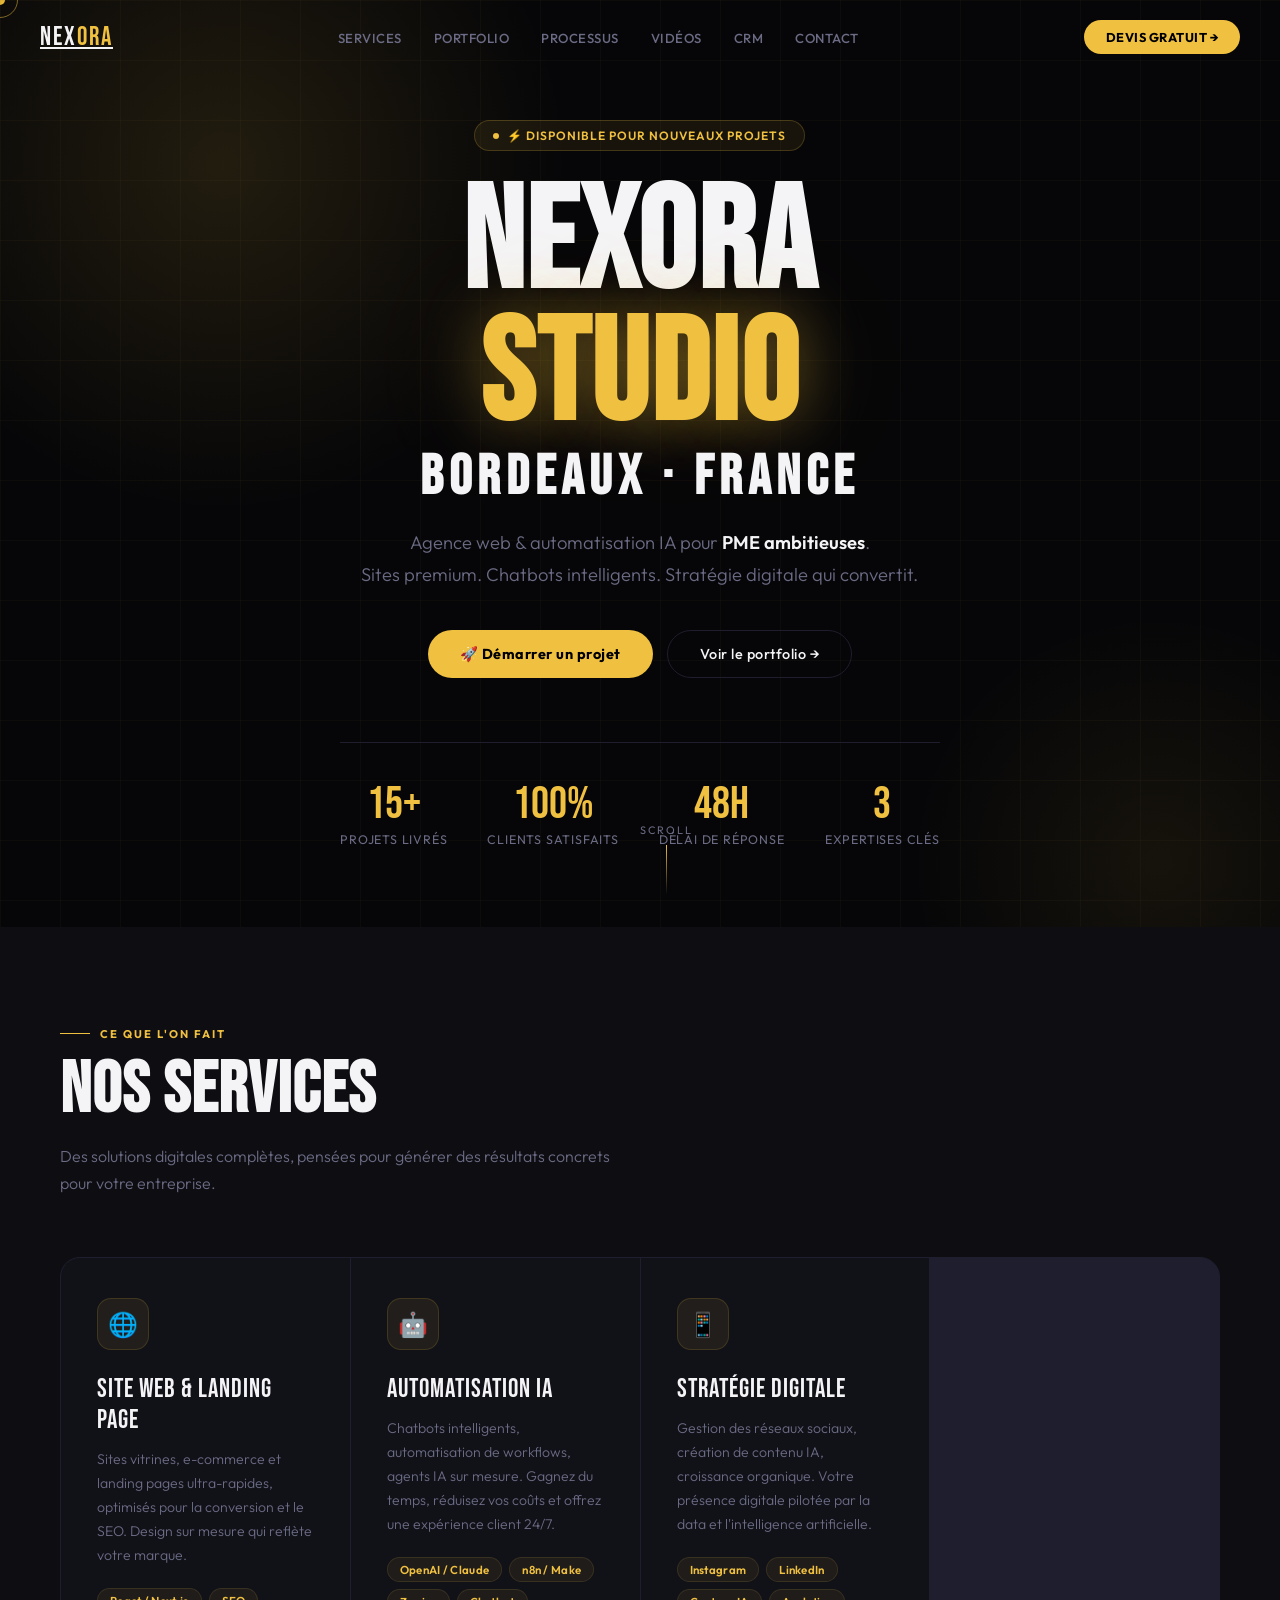
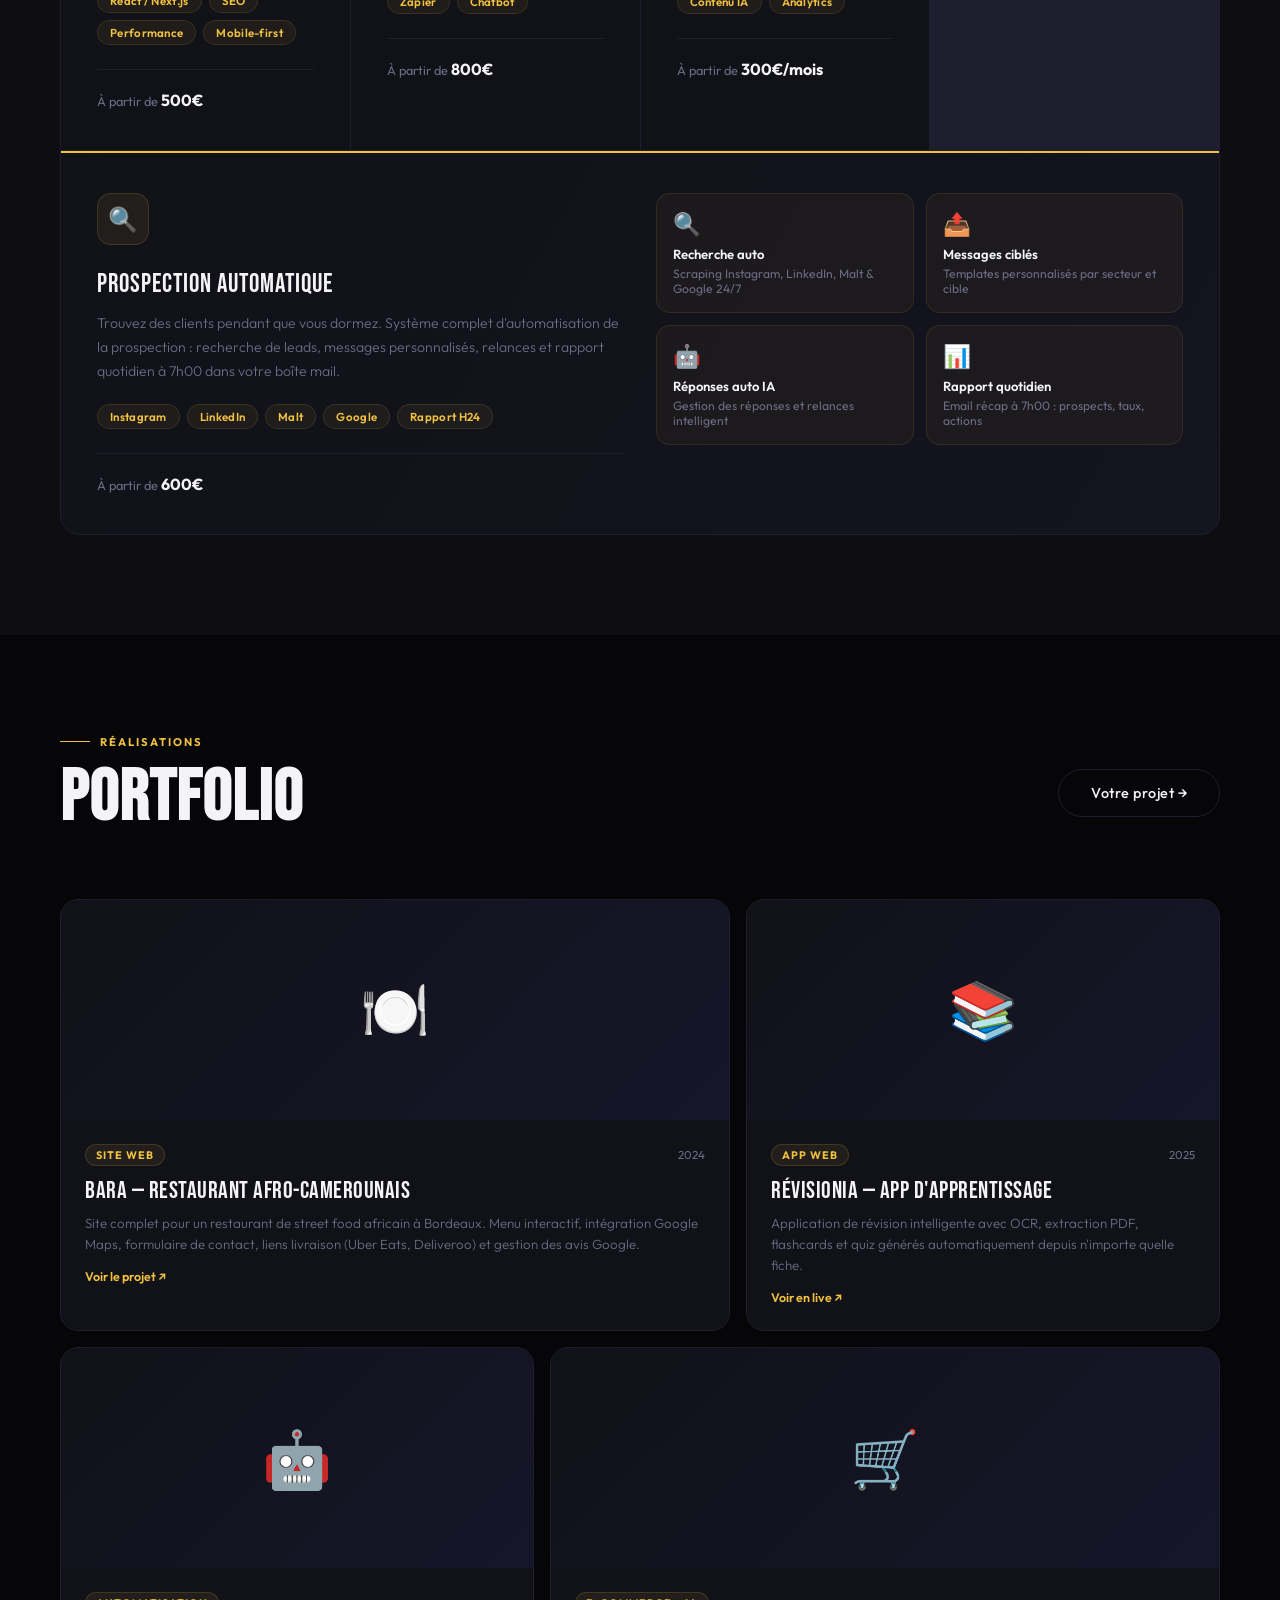
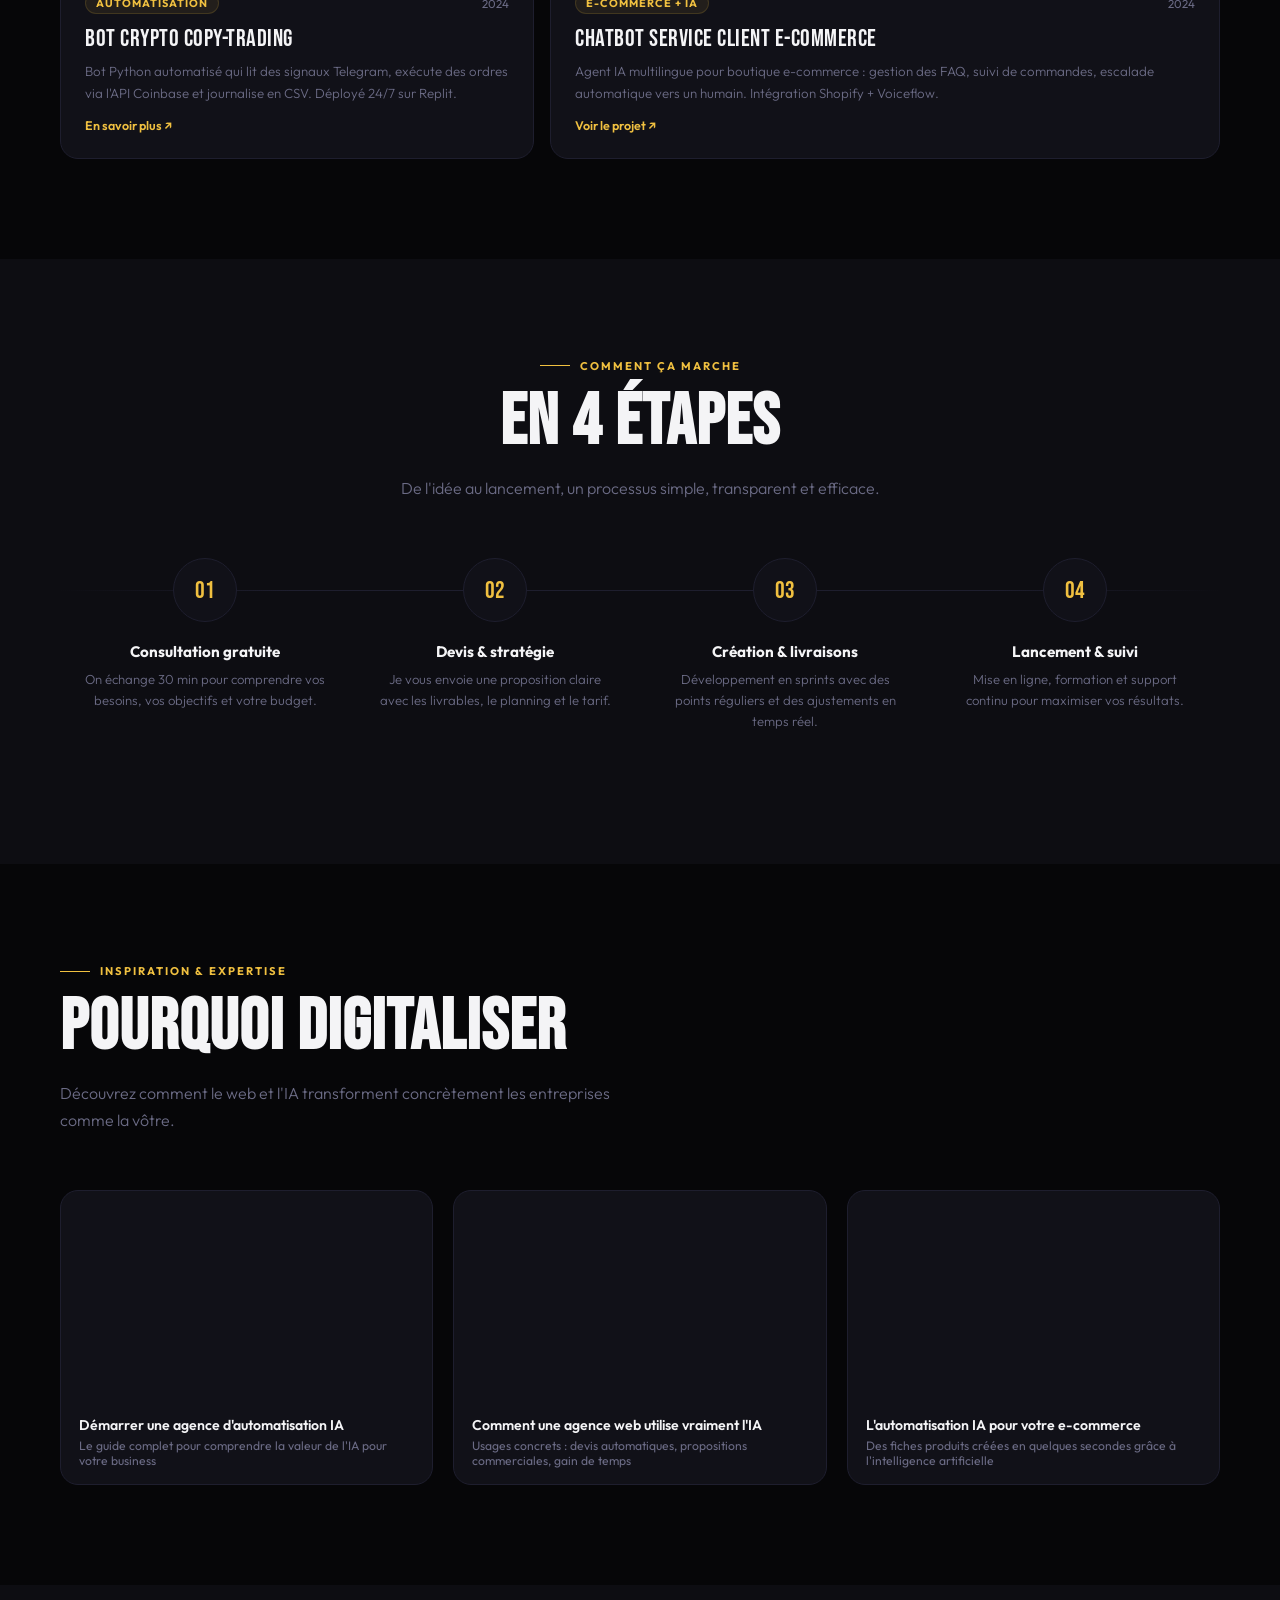
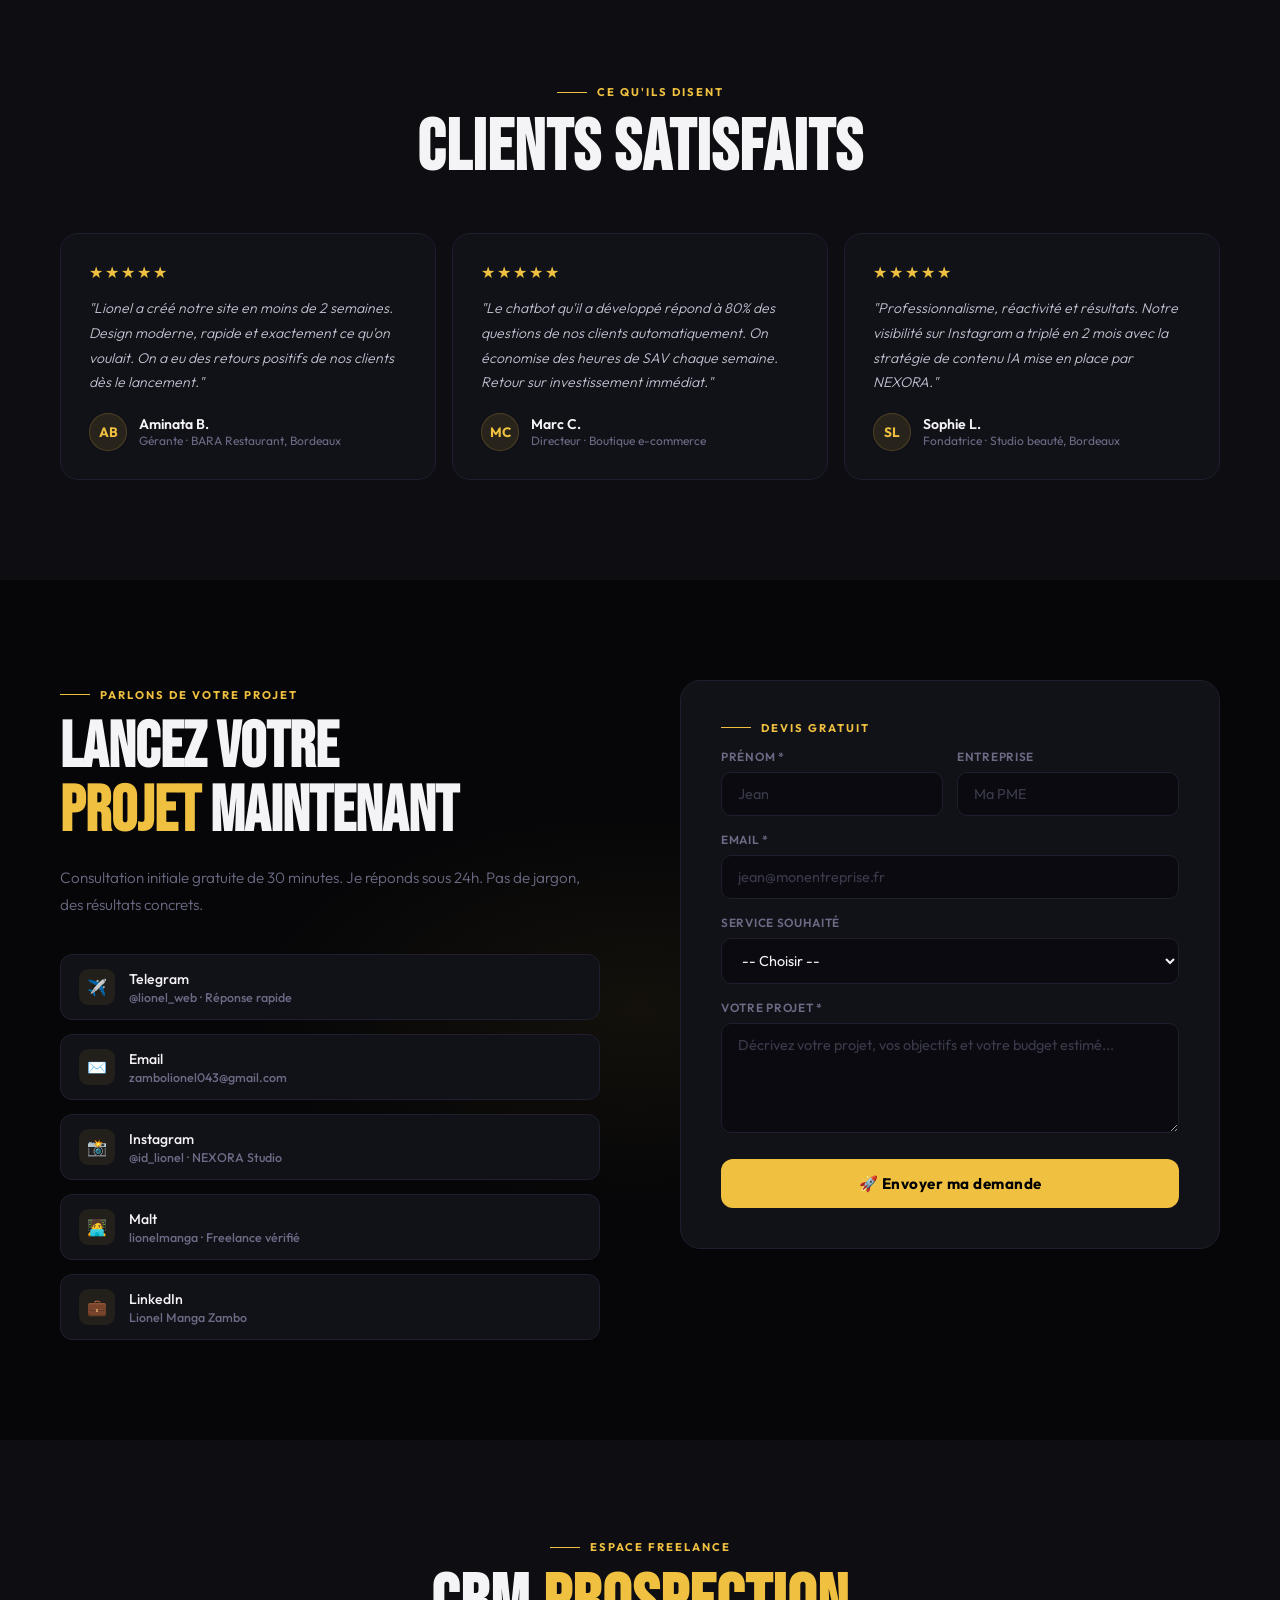
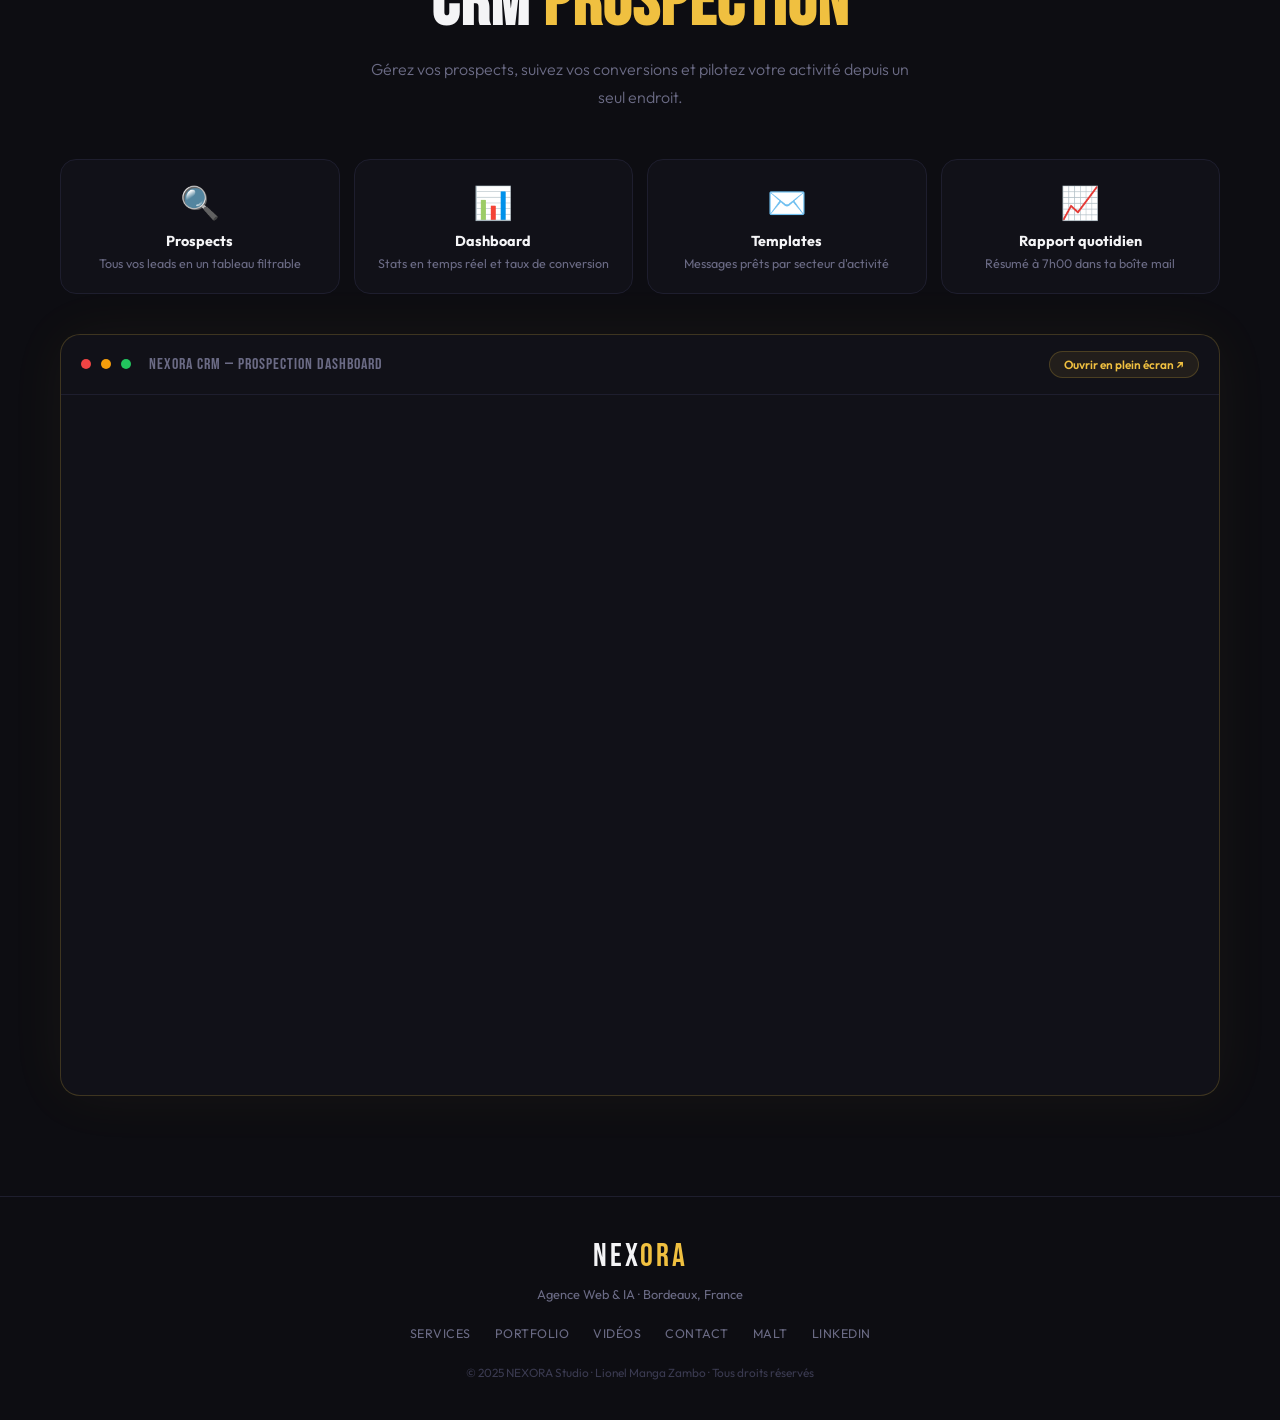
==== index.html @ cd65a1ac "Add CRM dashboard + prospection section" ====
<!DOCTYPE html>
<html lang="fr">
<head>
<meta charset="UTF-8">
<meta name="viewport" content="width=device-width, initial-scale=1.0">
<title>NEXORA Studio — Agence Web & IA · Bordeaux</title>
<meta name="description" content="Agence web et automatisation IA à Bordeaux. Sites web premium, chatbots IA, stratégie digitale pour PME. Résultats mesurables.">
<link rel="preconnect" href="https://fonts.googleapis.com">
<link href="https://fonts.googleapis.com/css2?family=Bebas+Neue&family=Outfit:wght@300;400;500;600;700&display=swap" rel="stylesheet">
<style>
:root {
  --black: #060608;
  --dark: #0d0d12;
  --card: #111118;
  --border: #1e1e2e;
  --gold: #f0c040;
  --gold2: #ffd700;
  --white: #f4f4f6;
  --muted: #6b6b85;
  --glow: rgba(240,192,64,0.18);
}

*{box-sizing:border-box;margin:0;padding:0;-webkit-font-smoothing:antialiased}
html{scroll-behavior:smooth}
body{font-family:'Outfit',sans-serif;background:var(--black);color:var(--white);overflow-x:hidden}

/* ── CUSTOM CURSOR ───────────────────────────── */
.cursor{position:fixed;width:10px;height:10px;background:var(--gold);border-radius:50%;pointer-events:none;z-index:9999;transform:translate(-50%,-50%);transition:transform .1s;mix-blend-mode:difference}
.cursor-ring{position:fixed;width:36px;height:36px;border:1.5px solid var(--gold);border-radius:50%;pointer-events:none;z-index:9998;transform:translate(-50%,-50%);transition:all .12s ease;opacity:.5}

/* ── NAV ─────────────────────────────────────── */
nav{position:fixed;top:0;left:0;right:0;z-index:100;padding:20px 40px;display:flex;align-items:center;justify-content:space-between;transition:all .3s}
nav.scrolled{background:rgba(6,6,8,.92);backdrop-filter:blur(20px);border-bottom:1px solid var(--border);padding:14px 40px}
.nav-logo{font-family:'Bebas Neue',sans-serif;font-size:1.6rem;letter-spacing:2px;color:var(--white)}
.nav-logo span{color:var(--gold)}
.nav-links{display:flex;gap:32px;list-style:none}
.nav-links a{font-size:.82rem;font-weight:500;color:var(--muted);text-decoration:none;letter-spacing:.5px;text-transform:uppercase;transition:color .2s}
.nav-links a:hover{color:var(--gold)}
.nav-cta{background:var(--gold);color:#000;padding:9px 22px;border-radius:100px;font-size:.8rem;font-weight:700;text-decoration:none;letter-spacing:.5px;text-transform:uppercase;transition:all .2s;white-space:nowrap}
.nav-cta:hover{background:var(--gold2);box-shadow:0 0 24px rgba(240,192,64,.5)}
.nav-burger{display:none;flex-direction:column;gap:5px;cursor:pointer}
.nav-burger span{width:24px;height:2px;background:var(--white);border-radius:2px;transition:all .3s}

/* ── HERO ────────────────────────────────────── */
#hero{min-height:100vh;display:flex;align-items:center;justify-content:center;position:relative;overflow:hidden;padding:120px 40px 80px}

.hero-bg{position:absolute;inset:0;z-index:0}
.hero-bg::before{content:'';position:absolute;top:-20%;left:-10%;width:700px;height:700px;background:radial-gradient(circle,rgba(240,192,64,.12) 0%,transparent 70%);animation:pulse 6s ease-in-out infinite}
.hero-bg::after{content:'';position:absolute;bottom:-20%;right:-10%;width:500px;height:500px;background:radial-gradient(circle,rgba(240,192,64,.07) 0%,transparent 70%);animation:pulse 8s ease-in-out infinite reverse}
@keyframes pulse{0%,100%{transform:scale(1);opacity:.6}50%{transform:scale(1.1);opacity:1}}

.hero-grid{position:absolute;inset:0;background-image:linear-gradient(rgba(240,192,64,.03) 1px,transparent 1px),linear-gradient(90deg,rgba(240,192,64,.03) 1px,transparent 1px);background-size:60px 60px;animation:gridMove 20s linear infinite}
@keyframes gridMove{0%{background-position:0 0}100%{background-position:60px 60px}}

.hero-inner{position:relative;z-index:1;text-align:center;max-width:900px;margin:0 auto}

.hero-badge{display:inline-flex;align-items:center;gap:8px;background:rgba(240,192,64,.08);border:1px solid rgba(240,192,64,.2);border-radius:100px;padding:7px 18px;font-size:.75rem;font-weight:600;color:var(--gold);letter-spacing:1px;text-transform:uppercase;margin-bottom:28px;animation:fadeUp .8s ease both}
.hero-badge::before{content:'';width:6px;height:6px;background:var(--gold);border-radius:50%;animation:blink 2s ease infinite}
@keyframes blink{0%,100%{opacity:1}50%{opacity:.3}}

.hero-title{font-family:'Bebas Neue',sans-serif;font-size:clamp(4rem,12vw,9rem);line-height:.92;letter-spacing:2px;margin-bottom:6px;animation:fadeUp .8s .1s ease both}
.hero-title .line1{display:block;color:var(--white)}
.hero-title .line2{display:block;color:var(--gold);text-shadow:0 0 60px rgba(240,192,64,.4),0 0 120px rgba(240,192,64,.2)}
.hero-title .line3{display:block;color:var(--white);font-size:clamp(1.5rem,5vw,3.5rem);letter-spacing:6px;margin-top:8px}

.hero-sub{font-size:clamp(.95rem,2vw,1.15rem);color:var(--muted);line-height:1.7;max-width:560px;margin:24px auto 40px;font-weight:300;animation:fadeUp .8s .2s ease both}
.hero-sub strong{color:var(--white);font-weight:600}

.hero-btns{display:flex;gap:14px;justify-content:center;flex-wrap:wrap;animation:fadeUp .8s .3s ease both}
.btn-primary{background:var(--gold);color:#000;padding:14px 32px;border-radius:100px;font-weight:700;font-size:.9rem;text-decoration:none;letter-spacing:.5px;transition:all .25s;display:inline-flex;align-items:center;gap:8px}
.btn-primary:hover{background:var(--gold2);box-shadow:0 0 40px rgba(240,192,64,.5);transform:translateY(-2px)}
.btn-ghost{border:1.5px solid var(--border);color:var(--white);padding:14px 32px;border-radius:100px;font-weight:500;font-size:.9rem;text-decoration:none;letter-spacing:.5px;transition:all .25s}
.btn-ghost:hover{border-color:var(--gold);color:var(--gold);transform:translateY(-2px)}

.hero-stats{display:flex;gap:40px;justify-content:center;margin-top:64px;padding-top:40px;border-top:1px solid var(--border);flex-wrap:wrap;animation:fadeUp .8s .4s ease both}
.stat-n{font-family:'Bebas Neue',sans-serif;font-size:2.8rem;color:var(--gold);line-height:1;display:block}
.stat-l{font-size:.78rem;color:var(--muted);text-transform:uppercase;letter-spacing:.8px;margin-top:4px}

@keyframes fadeUp{from{opacity:0;transform:translateY(30px)}to{opacity:1;transform:translateY(0)}}

/* ── SCROLL INDICATOR ────────────────────────── */
.scroll-ind{position:absolute;bottom:32px;left:50%;transform:translateX(-50%);display:flex;flex-direction:column;align-items:center;gap:8px;z-index:1;animation:fadeUp .8s .6s ease both}
.scroll-ind span{font-size:.68rem;color:var(--muted);text-transform:uppercase;letter-spacing:2px}
.scroll-line{width:1px;height:50px;background:linear-gradient(to bottom,var(--gold),transparent);animation:scrollLine 2s ease infinite}
@keyframes scrollLine{0%{transform:scaleY(0);transform-origin:top}50%{transform:scaleY(1);transform-origin:top}51%{transform:scaleY(1);transform-origin:bottom}100%{transform:scaleY(0);transform-origin:bottom}}

/* ── SECTIONS ────────────────────────────────── */
section{padding:100px 40px}
.section-tag{font-size:.7rem;font-weight:700;color:var(--gold);text-transform:uppercase;letter-spacing:2px;margin-bottom:14px;display:flex;align-items:center;gap:10px}
.section-tag::before{content:'';width:30px;height:1px;background:var(--gold)}
.section-title{font-family:'Bebas Neue',sans-serif;font-size:clamp(2.5rem,6vw,4.5rem);line-height:1;letter-spacing:1px;margin-bottom:16px}
.section-sub{font-size:1rem;color:var(--muted);line-height:1.7;max-width:560px;font-weight:300}
.container{max-width:1160px;margin:0 auto}

/* ── SERVICES ────────────────────────────────── */
#services{background:var(--dark)}
.services-header{margin-bottom:60px}
.services-grid{display:grid;grid-template-columns:repeat(auto-fit,minmax(280px,1fr));gap:1px;background:var(--border);border:1px solid var(--border);border-radius:20px;overflow:hidden}
.svc-card{background:var(--card);padding:40px 36px;transition:all .3s;position:relative;overflow:hidden}
.svc-card::before{content:'';position:absolute;inset:0;background:radial-gradient(circle at 0% 0%,var(--glow),transparent 60%);opacity:0;transition:opacity .3s}
.svc-card:hover::before{opacity:1}
.svc-card:hover{background:#141420}
.svc-icon{width:52px;height:52px;background:rgba(240,192,64,.08);border:1px solid rgba(240,192,64,.15);border-radius:14px;display:flex;align-items:center;justify-content:center;font-size:1.5rem;margin-bottom:24px;transition:all .3s}
.svc-card:hover .svc-icon{background:rgba(240,192,64,.15);border-color:rgba(240,192,64,.4);box-shadow:0 0 20px rgba(240,192,64,.2)}
.svc-name{font-family:'Bebas Neue',sans-serif;font-size:1.6rem;letter-spacing:1px;margin-bottom:12px;color:var(--white)}
.svc-desc{font-size:.88rem;color:var(--muted);line-height:1.7;margin-bottom:20px;font-weight:300}
.svc-tags{display:flex;flex-wrap:wrap;gap:7px}
.svc-tag{background:rgba(240,192,64,.06);border:1px solid rgba(240,192,64,.12);color:var(--gold);border-radius:100px;padding:4px 12px;font-size:.72rem;font-weight:600;letter-spacing:.3px}
.svc-price{margin-top:24px;padding-top:20px;border-top:1px solid var(--border);font-size:.8rem;color:var(--muted)}
.svc-price strong{color:var(--white);font-size:1rem}

/* ── PORTFOLIO ───────────────────────────────── */
#portfolio{background:var(--black)}
.portfolio-header{display:flex;align-items:flex-end;justify-content:space-between;margin-bottom:48px;flex-wrap:wrap;gap:20px}
.portfolio-grid{display:grid;grid-template-columns:repeat(12,1fr);gap:16px}
.proj-card{background:var(--card);border:1px solid var(--border);border-radius:18px;overflow:hidden;transition:all .3s;position:relative;cursor:pointer}
.proj-card:hover{border-color:rgba(240,192,64,.3);transform:translateY(-4px);box-shadow:0 20px 60px rgba(0,0,0,.5)}
.proj-card.big{grid-column:span 7}
.proj-card.small{grid-column:span 5}
.proj-card.full{grid-column:span 12}
.proj-img{width:100%;height:220px;object-fit:cover;display:block;background:linear-gradient(135deg,#111120,#1a1a30)}
.proj-img-placeholder{width:100%;height:220px;display:flex;align-items:center;justify-content:center;font-size:3.5rem;position:relative;overflow:hidden}
.proj-img-placeholder::after{content:'';position:absolute;inset:0;background:linear-gradient(135deg,var(--card),#16162a)}
.proj-img-placeholder span{position:relative;z-index:1}
.proj-body{padding:24px}
.proj-meta{display:flex;align-items:center;justify-content:space-between;margin-bottom:10px}
.proj-type{font-size:.68rem;font-weight:700;color:var(--gold);text-transform:uppercase;letter-spacing:1px;background:rgba(240,192,64,.08);border:1px solid rgba(240,192,64,.15);padding:3px 10px;border-radius:100px}
.proj-year{font-size:.72rem;color:var(--muted)}
.proj-name{font-family:'Bebas Neue',sans-serif;font-size:1.5rem;letter-spacing:.5px;margin-bottom:8px}
.proj-desc{font-size:.83rem;color:var(--muted);line-height:1.6;font-weight:300}
.proj-link{display:inline-flex;align-items:center;gap:6px;margin-top:14px;font-size:.78rem;font-weight:600;color:var(--gold);text-decoration:none;transition:gap .2s}
.proj-link:hover{gap:10px}

/* ── PROCESS ─────────────────────────────────── */
#process{background:var(--dark)}
.process-grid{display:grid;grid-template-columns:repeat(auto-fit,minmax(220px,1fr));gap:0;margin-top:56px;position:relative}
.process-grid::before{content:'';position:absolute;top:32px;left:0;right:0;height:1px;background:linear-gradient(to right,transparent,var(--border) 20%,var(--border) 80%,transparent)}
.step{padding:0 24px 32px;text-align:center;position:relative}
.step-num{width:64px;height:64px;border-radius:50%;background:var(--card);border:1px solid var(--border);display:flex;align-items:center;justify-content:center;margin:0 auto 20px;font-family:'Bebas Neue',sans-serif;font-size:1.5rem;color:var(--gold);position:relative;z-index:1;transition:all .3s}
.step:hover .step-num{background:rgba(240,192,64,.1);border-color:rgba(240,192,64,.4);box-shadow:0 0 30px rgba(240,192,64,.2)}
.step-title{font-weight:700;font-size:.95rem;margin-bottom:8px}
.step-desc{font-size:.82rem;color:var(--muted);line-height:1.6;font-weight:300}

/* ── VIDEOS ──────────────────────────────────── */
#videos{background:var(--black)}
.videos-intro{max-width:600px;margin-bottom:56px}
.videos-grid{display:grid;grid-template-columns:repeat(auto-fit,minmax(300px,1fr));gap:20px}
.video-card{background:var(--card);border:1px solid var(--border);border-radius:18px;overflow:hidden;transition:all .3s}
.video-card:hover{border-color:rgba(240,192,64,.3);box-shadow:0 12px 40px rgba(0,0,0,.4)}
.video-embed{position:relative;padding-bottom:56.25%;height:0;overflow:hidden}
.video-embed iframe{position:absolute;top:0;left:0;width:100%;height:100%;border:0}
.video-label{padding:16px 18px}
.video-title{font-weight:600;font-size:.88rem;margin-bottom:4px}
.video-sub{font-size:.76rem;color:var(--muted)}

/* ── TEMOIGNAGES ─────────────────────────────── */
#temoignages{background:var(--dark)}
.temo-grid{display:grid;grid-template-columns:repeat(auto-fit,minmax(280px,1fr));gap:16px;margin-top:48px}
.temo-card{background:var(--card);border:1px solid var(--border);border-radius:18px;padding:28px;transition:all .3s}
.temo-card:hover{border-color:rgba(240,192,64,.2)}
.temo-stars{color:var(--gold);font-size:1rem;letter-spacing:2px;margin-bottom:14px}
.temo-text{font-size:.88rem;color:#c0c0d0;line-height:1.75;margin-bottom:18px;font-weight:300;font-style:italic}
.temo-author{display:flex;align-items:center;gap:12px}
.temo-avatar{width:38px;height:38px;border-radius:50%;background:rgba(240,192,64,.1);border:1px solid rgba(240,192,64,.2);display:flex;align-items:center;justify-content:center;font-weight:700;font-size:.85rem;color:var(--gold)}
.temo-name{font-weight:600;font-size:.88rem}
.temo-role{font-size:.75rem;color:var(--muted)}

/* ── CONTACT ─────────────────────────────────── */
#contact{background:var(--black);position:relative;overflow:hidden}
#contact::before{content:'';position:absolute;top:50%;left:50%;transform:translate(-50%,-50%);width:800px;height:400px;background:radial-gradient(ellipse,rgba(240,192,64,.06) 0%,transparent 70%);pointer-events:none}
.contact-wrap{display:grid;grid-template-columns:1fr 1fr;gap:80px;align-items:start;position:relative;z-index:1}
.contact-info{padding-top:8px}
.contact-title{font-family:'Bebas Neue',sans-serif;font-size:clamp(2.5rem,5vw,4rem);line-height:1;margin-bottom:20px}
.contact-title span{color:var(--gold)}
.contact-desc{font-size:.95rem;color:var(--muted);line-height:1.8;margin-bottom:36px;font-weight:300}
.contact-links{display:flex;flex-direction:column;gap:14px}
.contact-link{display:flex;align-items:center;gap:14px;text-decoration:none;color:var(--white);padding:14px 18px;background:var(--card);border:1px solid var(--border);border-radius:12px;transition:all .2s;font-size:.88rem;font-weight:500}
.contact-link:hover{border-color:rgba(240,192,64,.3);background:#141420;transform:translateX(4px)}
.contact-link-icon{width:36px;height:36px;background:rgba(240,192,64,.08);border-radius:9px;display:flex;align-items:center;justify-content:center;font-size:1rem;flex-shrink:0}
.contact-link span{color:var(--muted);font-size:.78rem;display:block;margin-top:2px}

.contact-form{background:var(--card);border:1px solid var(--border);border-radius:20px;padding:40px}
.form-row{display:grid;grid-template-columns:1fr 1fr;gap:14px}
.form-group{margin-bottom:16px}
.form-label{font-size:.74rem;font-weight:600;color:var(--muted);text-transform:uppercase;letter-spacing:.7px;margin-bottom:8px;display:block}
.form-input{width:100%;background:#0a0a10;border:1.5px solid var(--border);border-radius:10px;color:var(--white);font-family:'Outfit',sans-serif;font-size:.9rem;padding:12px 16px;outline:none;transition:border-color .2s;resize:vertical}
.form-input:focus{border-color:rgba(240,192,64,.5)}
textarea.form-input{min-height:110px}
::placeholder{color:var(--muted);opacity:.5}
.btn-submit{width:100%;background:var(--gold);color:#000;padding:15px;border-radius:12px;font-family:'Outfit',sans-serif;font-size:.95rem;font-weight:700;border:none;cursor:pointer;letter-spacing:.5px;transition:all .25s;margin-top:6px}
.btn-submit:hover{background:var(--gold2);box-shadow:0 0 30px rgba(240,192,64,.4)}

/* ── FOOTER ──────────────────────────────────── */
footer{background:var(--dark);border-top:1px solid var(--border);padding:40px;text-align:center}
.footer-logo{font-family:'Bebas Neue',sans-serif;font-size:2rem;letter-spacing:3px;margin-bottom:10px}
.footer-logo span{color:var(--gold)}
.footer-sub{font-size:.8rem;color:var(--muted);margin-bottom:24px}
.footer-links{display:flex;gap:24px;justify-content:center;flex-wrap:wrap;margin-bottom:24px}
.footer-links a{font-size:.78rem;color:var(--muted);text-decoration:none;transition:color .2s;text-transform:uppercase;letter-spacing:.5px}
.footer-links a:hover{color:var(--gold)}
.footer-copy{font-size:.74rem;color:#3a3a50}

/* ── REVEAL ANIMATIONS ───────────────────────── */
.reveal{opacity:0;transform:translateY(40px);transition:opacity .7s ease,transform .7s ease}
.reveal.visible{opacity:1;transform:none}

/* ── MOBILE ──────────────────────────────────── */
@media(max-width:900px){
  nav{padding:16px 20px}
  nav.scrolled{padding:12px 20px}
  .nav-links,.nav-cta{display:none}
  .nav-burger{display:flex}
  section{padding:70px 20px}
  #hero{padding:100px 20px 60px}
  .proj-card.big,.proj-card.small,.proj-card.full{grid-column:span 12}
  .contact-wrap{grid-template-columns:1fr;gap:40px}
  .form-row{grid-template-columns:1fr}
  .hero-stats{gap:24px}
  .process-grid::before{display:none}
}
@media(max-width:600px){
  .hero-title{font-size:clamp(3rem,14vw,5rem)}
  .contact-form{padding:24px}
}

/* ── MOBILE MENU ─────────────────────────────── */
.mobile-menu{position:fixed;inset:0;background:rgba(6,6,8,.97);z-index:99;display:flex;flex-direction:column;align-items:center;justify-content:center;gap:28px;transform:translateX(100%);transition:transform .3s ease}
.mobile-menu.open{transform:none}
.mobile-menu a{font-family:'Bebas Neue',sans-serif;font-size:2.5rem;letter-spacing:2px;color:var(--white);text-decoration:none;transition:color .2s}
.mobile-menu a:hover{color:var(--gold)}
.mobile-close{position:absolute;top:24px;right:24px;background:none;border:none;color:var(--white);font-size:1.5rem;cursor:pointer}
</style>
</head>
<body>

<div class="cursor" id="cursor"></div>
<div class="cursor-ring" id="cursorRing"></div>

<!-- Mobile Menu -->
<div class="mobile-menu" id="mobileMenu">
  <button class="mobile-close" onclick="toggleMenu()">✕</button>
  <a href="#services" onclick="toggleMenu()">Services</a>
  <a href="#portfolio" onclick="toggleMenu()">Portfolio</a>
  <a href="#videos" onclick="toggleMenu()">Vidéos</a>
  <a href="#contact" onclick="toggleMenu()">Contact</a>
</div>

<!-- NAV -->
<nav id="navbar">
  <a href="#hero" class="nav-logo">NEX<span>ORA</span></a>
  <ul class="nav-links">
    <li><a href="#services">Services</a></li>
    <li><a href="#portfolio">Portfolio</a></li>
    <li><a href="#process">Processus</a></li>
    <li><a href="#videos">Vidéos</a></li>
    <li><a href="#dashboard">CRM</a></li>
    <li><a href="#contact">Contact</a></li>
  </ul>
  <a href="#contact" class="nav-cta">Devis gratuit →</a>
  <div class="nav-burger" onclick="toggleMenu()">
    <span></span><span></span><span></span>
  </div>
</nav>

<!-- HERO -->
<section id="hero">
  <div class="hero-bg"></div>
  <div class="hero-grid"></div>
  <div class="hero-inner">
    <div class="hero-badge">⚡ Disponible pour nouveaux projets</div>
    <h1 class="hero-title">
      <span class="line1">NEXORA</span>
      <span class="line2">STUDIO</span>
      <span class="line3">Bordeaux · France</span>
    </h1>
    <p class="hero-sub">
      Agence web & automatisation IA pour <strong>PME ambitieuses</strong>.<br>
      Sites premium. Chatbots intelligents. Stratégie digitale qui convertit.
    </p>
    <div class="hero-btns">
      <a href="#contact" class="btn-primary">🚀 Démarrer un projet</a>
      <a href="#portfolio" class="btn-ghost">Voir le portfolio →</a>
    </div>
    <div class="hero-stats">
      <div><span class="stat-n">15+</span><div class="stat-l">Projets livrés</div></div>
      <div><span class="stat-n">100%</span><div class="stat-l">Clients satisfaits</div></div>
      <div><span class="stat-n">48h</span><div class="stat-l">Délai de réponse</div></div>
      <div><span class="stat-n">3</span><div class="stat-l">Expertises clés</div></div>
    </div>
  </div>
  <div class="scroll-ind">
    <span>Scroll</span>
    <div class="scroll-line"></div>
  </div>
</section>

<!-- SERVICES -->
<section id="services">
  <div class="container">
    <div class="services-header reveal">
      <div class="section-tag">Ce que l'on fait</div>
      <h2 class="section-title">NOS SERVICES</h2>
      <p class="section-sub">Des solutions digitales complètes, pensées pour générer des résultats concrets pour votre entreprise.</p>
    </div>
    <div class="services-grid reveal">
      <div class="svc-card">
        <div class="svc-icon">🌐</div>
        <div class="svc-name">SITE WEB & LANDING PAGE</div>
        <p class="svc-desc">Sites vitrines, e-commerce et landing pages ultra-rapides, optimisés pour la conversion et le SEO. Design sur mesure qui reflète votre marque.</p>
        <div class="svc-tags">
          <span class="svc-tag">React / Next.js</span>
          <span class="svc-tag">SEO</span>
          <span class="svc-tag">Performance</span>
          <span class="svc-tag">Mobile-first</span>
        </div>
        <div class="svc-price">À partir de <strong>500€</strong></div>
      </div>
      <div class="svc-card">
        <div class="svc-icon">🤖</div>
        <div class="svc-name">AUTOMATISATION IA</div>
        <p class="svc-desc">Chatbots intelligents, automatisation de workflows, agents IA sur mesure. Gagnez du temps, réduisez vos coûts et offrez une expérience client 24/7.</p>
        <div class="svc-tags">
          <span class="svc-tag">OpenAI / Claude</span>
          <span class="svc-tag">n8n / Make</span>
          <span class="svc-tag">Zapier</span>
          <span class="svc-tag">Chatbot</span>
        </div>
        <div class="svc-price">À partir de <strong>800€</strong></div>
      </div>
      <div class="svc-card">
        <div class="svc-icon">📱</div>
        <div class="svc-name">STRATÉGIE DIGITALE</div>
        <p class="svc-desc">Gestion des réseaux sociaux, création de contenu IA, croissance organique. Votre présence digitale pilotée par la data et l'intelligence artificielle.</p>
        <div class="svc-tags">
          <span class="svc-tag">Instagram</span>
          <span class="svc-tag">LinkedIn</span>
          <span class="svc-tag">Contenu IA</span>
          <span class="svc-tag">Analytics</span>
        </div>
        <div class="svc-price">À partir de <strong>300€/mois</strong></div>
      </div>
      <div class="svc-card" style="grid-column:1/-1;background:linear-gradient(120deg,#111118,#14141f);border-top:2px solid var(--gold)">
        <div style="display:flex;align-items:flex-start;gap:32px;flex-wrap:wrap">
          <div style="flex:1;min-width:220px">
            <div class="svc-icon">🔍</div>
            <div class="svc-name">PROSPECTION AUTOMATIQUE</div>
            <p class="svc-desc">Trouvez des clients pendant que vous dormez. Système complet d'automatisation de la prospection : recherche de leads, messages personnalisés, relances et rapport quotidien à 7h00 dans votre boîte mail.</p>
            <div class="svc-tags">
              <span class="svc-tag">Instagram</span>
              <span class="svc-tag">LinkedIn</span>
              <span class="svc-tag">Malt</span>
              <span class="svc-tag">Google</span>
              <span class="svc-tag">Rapport H24</span>
            </div>
            <div class="svc-price">À partir de <strong>600€</strong></div>
          </div>
          <div style="display:grid;grid-template-columns:repeat(2,1fr);gap:12px;min-width:280px;flex:1">
            <div style="background:rgba(240,192,64,.04);border:1px solid rgba(240,192,64,.1);border-radius:14px;padding:16px">
              <div style="font-size:1.4rem;margin-bottom:8px">🔍</div>
              <div style="font-weight:600;font-size:.82rem;margin-bottom:4px">Recherche auto</div>
              <div style="font-size:.76rem;color:var(--muted)">Scraping Instagram, LinkedIn, Malt & Google 24/7</div>
            </div>
            <div style="background:rgba(240,192,64,.04);border:1px solid rgba(240,192,64,.1);border-radius:14px;padding:16px">
              <div style="font-size:1.4rem;margin-bottom:8px">📤</div>
              <div style="font-weight:600;font-size:.82rem;margin-bottom:4px">Messages ciblés</div>
              <div style="font-size:.76rem;color:var(--muted)">Templates personnalisés par secteur et cible</div>
            </div>
            <div style="background:rgba(240,192,64,.04);border:1px solid rgba(240,192,64,.1);border-radius:14px;padding:16px">
              <div style="font-size:1.4rem;margin-bottom:8px">🤖</div>
              <div style="font-weight:600;font-size:.82rem;margin-bottom:4px">Réponses auto IA</div>
              <div style="font-size:.76rem;color:var(--muted)">Gestion des réponses et relances intelligent</div>
            </div>
            <div style="background:rgba(240,192,64,.04);border:1px solid rgba(240,192,64,.1);border-radius:14px;padding:16px">
              <div style="font-size:1.4rem;margin-bottom:8px">📊</div>
              <div style="font-weight:600;font-size:.82rem;margin-bottom:4px">Rapport quotidien</div>
              <div style="font-size:.76rem;color:var(--muted)">Email récap à 7h00 : prospects, taux, actions</div>
            </div>
          </div>
        </div>
      </div>
    </div>
  </div>
</section>

<!-- PORTFOLIO -->
<section id="portfolio">
  <div class="container">
    <div class="portfolio-header reveal">
      <div>
        <div class="section-tag">Réalisations</div>
        <h2 class="section-title">PORTFOLIO</h2>
      </div>
      <a href="#contact" class="btn-ghost" style="align-self:center">Votre projet →</a>
    </div>
    <div class="portfolio-grid reveal">

      <div class="proj-card big">
        <div class="proj-img-placeholder"><span>🍽️</span></div>
        <div class="proj-body">
          <div class="proj-meta">
            <span class="proj-type">Site Web</span>
            <span class="proj-year">2024</span>
          </div>
          <div class="proj-name">BARA — Restaurant Afro-Camerounais</div>
          <p class="proj-desc">Site complet pour un restaurant de street food africain à Bordeaux. Menu interactif, intégration Google Maps, formulaire de contact, liens livraison (Uber Eats, Deliveroo) et gestion des avis Google.</p>
          <a href="#contact" class="proj-link">Voir le projet ↗</a>
        </div>
      </div>

      <div class="proj-card small">
        <div class="proj-img-placeholder"><span>📚</span></div>
        <div class="proj-body">
          <div class="proj-meta">
            <span class="proj-type">App Web</span>
            <span class="proj-year">2025</span>
          </div>
          <div class="proj-name">RévisionIA — App d'apprentissage</div>
          <p class="proj-desc">Application de révision intelligente avec OCR, extraction PDF, flashcards et quiz générés automatiquement depuis n'importe quelle fiche.</p>
          <a href="https://notresiagroupe-crypto.github.io/revi/" target="_blank" class="proj-link">Voir en live ↗</a>
        </div>
      </div>

      <div class="proj-card small">
        <div class="proj-img-placeholder"><span>🤖</span></div>
        <div class="proj-body">
          <div class="proj-meta">
            <span class="proj-type">Automatisation</span>
            <span class="proj-year">2024</span>
          </div>
          <div class="proj-name">Bot Crypto Copy-Trading</div>
          <p class="proj-desc">Bot Python automatisé qui lit des signaux Telegram, exécute des ordres via l'API Coinbase et journalise en CSV. Déployé 24/7 sur Replit.</p>
          <a href="#contact" class="proj-link">En savoir plus ↗</a>
        </div>
      </div>

      <div class="proj-card big">
        <div class="proj-img-placeholder"><span>🛒</span></div>
        <div class="proj-body">
          <div class="proj-meta">
            <span class="proj-type">E-commerce + IA</span>
            <span class="proj-year">2024</span>
          </div>
          <div class="proj-name">Chatbot Service Client E-commerce</div>
          <p class="proj-desc">Agent IA multilingue pour boutique e-commerce : gestion des FAQ, suivi de commandes, escalade automatique vers un humain. Intégration Shopify + Voiceflow.</p>
          <a href="#contact" class="proj-link">Voir le projet ↗</a>
        </div>
      </div>

    </div>
  </div>
</section>

<!-- PROCESS -->
<section id="process">
  <div class="container">
    <div class="reveal" style="text-align:center;margin-bottom:0">
      <div class="section-tag" style="justify-content:center">Comment ça marche</div>
      <h2 class="section-title">EN 4 ÉTAPES</h2>
      <p class="section-sub" style="margin:0 auto">De l'idée au lancement, un processus simple, transparent et efficace.</p>
    </div>
    <div class="process-grid reveal">
      <div class="step">
        <div class="step-num">01</div>
        <div class="step-title">Consultation gratuite</div>
        <p class="step-desc">On échange 30 min pour comprendre vos besoins, vos objectifs et votre budget.</p>
      </div>
      <div class="step">
        <div class="step-num">02</div>
        <div class="step-title">Devis & stratégie</div>
        <p class="step-desc">Je vous envoie une proposition claire avec les livrables, le planning et le tarif.</p>
      </div>
      <div class="step">
        <div class="step-num">03</div>
        <div class="step-title">Création & livraisons</div>
        <p class="step-desc">Développement en sprints avec des points réguliers et des ajustements en temps réel.</p>
      </div>
      <div class="step">
        <div class="step-num">04</div>
        <div class="step-title">Lancement & suivi</div>
        <p class="step-desc">Mise en ligne, formation et support continu pour maximiser vos résultats.</p>
      </div>
    </div>
  </div>
</section>

<!-- VIDEOS -->
<section id="videos">
  <div class="container">
    <div class="videos-intro reveal">
      <div class="section-tag">Inspiration & Expertise</div>
      <h2 class="section-title">POURQUOI DIGITALISER</h2>
      <p class="section-sub">Découvrez comment le web et l'IA transforment concrètement les entreprises comme la vôtre.</p>
    </div>
    <div class="videos-grid reveal">
      <div class="video-card">
        <div class="video-embed">
          <iframe src="https://www.youtube.com/embed/rsSdk0LWBv4?rel=0&modestbranding=1" allowfullscreen loading="lazy" title="Agence automatisation IA"></iframe>
        </div>
        <div class="video-label">
          <div class="video-title">Démarrer une agence d'automatisation IA</div>
          <div class="video-sub">Le guide complet pour comprendre la valeur de l'IA pour votre business</div>
        </div>
      </div>
      <div class="video-card">
        <div class="video-embed">
          <iframe src="https://www.youtube.com/embed/RXgr3wGr3TM?rel=0&modestbranding=1" allowfullscreen loading="lazy" title="Agence web et IA"></iframe>
        </div>
        <div class="video-label">
          <div class="video-title">Comment une agence web utilise vraiment l'IA</div>
          <div class="video-sub">Usages concrets : devis automatiques, propositions commerciales, gain de temps</div>
        </div>
      </div>
      <div class="video-card">
        <div class="video-embed">
          <iframe src="https://www.youtube.com/embed/hXpadioOEP4?rel=0&modestbranding=1" allowfullscreen loading="lazy" title="Automatisation fiches produit IA"></iframe>
        </div>
        <div class="video-label">
          <div class="video-title">L'automatisation IA pour votre e-commerce</div>
          <div class="video-sub">Des fiches produits créées en quelques secondes grâce à l'intelligence artificielle</div>
        </div>
      </div>
    </div>
  </div>
</section>

<!-- TEMOIGNAGES -->
<section id="temoignages">
  <div class="container">
    <div class="reveal" style="text-align:center">
      <div class="section-tag" style="justify-content:center">Ce qu'ils disent</div>
      <h2 class="section-title">CLIENTS SATISFAITS</h2>
    </div>
    <div class="temo-grid reveal">
      <div class="temo-card">
        <div class="temo-stars">★★★★★</div>
        <p class="temo-text">"Lionel a créé notre site en moins de 2 semaines. Design moderne, rapide et exactement ce qu'on voulait. On a eu des retours positifs de nos clients dès le lancement."</p>
        <div class="temo-author">
          <div class="temo-avatar">AB</div>
          <div>
            <div class="temo-name">Aminata B.</div>
            <div class="temo-role">Gérante · BARA Restaurant, Bordeaux</div>
          </div>
        </div>
      </div>
      <div class="temo-card">
        <div class="temo-stars">★★★★★</div>
        <p class="temo-text">"Le chatbot qu'il a développé répond à 80% des questions de nos clients automatiquement. On économise des heures de SAV chaque semaine. Retour sur investissement immédiat."</p>
        <div class="temo-author">
          <div class="temo-avatar">MC</div>
          <div>
            <div class="temo-name">Marc C.</div>
            <div class="temo-role">Directeur · Boutique e-commerce</div>
          </div>
        </div>
      </div>
      <div class="temo-card">
        <div class="temo-stars">★★★★★</div>
        <p class="temo-text">"Professionnalisme, réactivité et résultats. Notre visibilité sur Instagram a triplé en 2 mois avec la stratégie de contenu IA mise en place par NEXORA."</p>
        <div class="temo-author">
          <div class="temo-avatar">SL</div>
          <div>
            <div class="temo-name">Sophie L.</div>
            <div class="temo-role">Fondatrice · Studio beauté, Bordeaux</div>
          </div>
        </div>
      </div>
    </div>
  </div>
</section>

<!-- CONTACT -->
<section id="contact">
  <div class="container">
    <div class="contact-wrap">
      <div class="contact-info reveal">
        <div class="section-tag">Parlons de votre projet</div>
        <h2 class="contact-title">LANCEZ VOTRE<br><span>PROJET</span> MAINTENANT</h2>
        <p class="contact-desc">Consultation initiale gratuite de 30 minutes. Je réponds sous 24h. Pas de jargon, des résultats concrets.</p>
        <div class="contact-links">
          <a href="https://t.me/lionel_web" target="_blank" class="contact-link">
            <div class="contact-link-icon">✈️</div>
            <div>
              <div>Telegram</div>
              <span>@lionel_web · Réponse rapide</span>
            </div>
          </a>
          <a href="mailto:zambolionel043@gmail.com" class="contact-link">
            <div class="contact-link-icon">✉️</div>
            <div>
              <div>Email</div>
              <span>zambolionel043@gmail.com</span>
            </div>
          </a>
          <a href="https://instagram.com/id_lionel" target="_blank" class="contact-link">
            <div class="contact-link-icon">📸</div>
            <div>
              <div>Instagram</div>
              <span>@id_lionel · NEXORA Studio</span>
            </div>
          </a>
          <a href="https://malt.fr/profile/lionelmanga" target="_blank" class="contact-link">
            <div class="contact-link-icon">🧑‍💻</div>
            <div>
              <div>Malt</div>
              <span>lionelmanga · Freelance vérifié</span>
            </div>
          </a>
          <a href="https://linkedin.com/in/lionelmanga" target="_blank" class="contact-link">
            <div class="contact-link-icon">💼</div>
            <div>
              <div>LinkedIn</div>
              <span>Lionel Manga Zambo</span>
            </div>
          </a>
        </div>
      </div>

      <div class="contact-form reveal">
        <div class="section-tag">Devis gratuit</div>
        <form action="https://formspree.io/f/xpwzgpqv" method="POST" id="contactForm">
          <div class="form-row">
            <div class="form-group">
              <label class="form-label">Prénom *</label>
              <input class="form-input" type="text" name="prenom" placeholder="Jean" required>
            </div>
            <div class="form-group">
              <label class="form-label">Entreprise</label>
              <input class="form-input" type="text" name="entreprise" placeholder="Ma PME">
            </div>
          </div>
          <div class="form-group">
            <label class="form-label">Email *</label>
            <input class="form-input" type="email" name="email" placeholder="jean@monentreprise.fr" required>
          </div>
          <div class="form-group">
            <label class="form-label">Service souhaité</label>
            <select class="form-input" name="service" style="cursor:pointer">
              <option value="">-- Choisir --</option>
              <option>Site Web / Landing Page</option>
              <option>Chatbot IA / Automatisation</option>
              <option>Stratégie Digitale</option>
              <option>Pack complet</option>
            </select>
          </div>
          <div class="form-group">
            <label class="form-label">Votre projet *</label>
            <textarea class="form-input" name="message" placeholder="Décrivez votre projet, vos objectifs et votre budget estimé..." required></textarea>
          </div>
          <button type="submit" class="btn-submit">🚀 Envoyer ma demande</button>
        </form>
      </div>
    </div>
  </div>
</section>

<!-- CRM DASHBOARD -->
<section id="dashboard" style="background:var(--dark);padding:100px 40px">
  <div class="container">
    <div class="reveal" style="text-align:center;margin-bottom:48px">
      <div class="section-tag" style="justify-content:center">Espace Freelance</div>
      <h2 class="section-title">CRM <span style="color:var(--gold)">PROSPECTION</span></h2>
      <p class="section-sub" style="margin:0 auto">Gérez vos prospects, suivez vos conversions et pilotez votre activité depuis un seul endroit.</p>
    </div>

    <!-- Feature cards -->
    <div style="display:grid;grid-template-columns:repeat(auto-fit,minmax(200px,1fr));gap:14px;margin-bottom:40px" class="reveal">
      <div style="background:var(--card);border:1px solid var(--border);border-radius:16px;padding:22px;text-align:center;transition:all .3s" onmouseover="this.style.borderColor='rgba(240,192,64,.3)'" onmouseout="this.style.borderColor='var(--border)'">
        <div style="font-size:2rem;margin-bottom:10px">🔍</div>
        <div style="font-weight:700;font-size:.9rem;margin-bottom:6px">Prospects</div>
        <div style="font-size:.78rem;color:var(--muted)">Tous vos leads en un tableau filtrable</div>
      </div>
      <div style="background:var(--card);border:1px solid var(--border);border-radius:16px;padding:22px;text-align:center;transition:all .3s" onmouseover="this.style.borderColor='rgba(240,192,64,.3)'" onmouseout="this.style.borderColor='var(--border)'">
        <div style="font-size:2rem;margin-bottom:10px">📊</div>
        <div style="font-weight:700;font-size:.9rem;margin-bottom:6px">Dashboard</div>
        <div style="font-size:.78rem;color:var(--muted)">Stats en temps réel et taux de conversion</div>
      </div>
      <div style="background:var(--card);border:1px solid var(--border);border-radius:16px;padding:22px;text-align:center;transition:all .3s" onmouseover="this.style.borderColor='rgba(240,192,64,.3)'" onmouseout="this.style.borderColor='var(--border)'">
        <div style="font-size:2rem;margin-bottom:10px">✉️</div>
        <div style="font-weight:700;font-size:.9rem;margin-bottom:6px">Templates</div>
        <div style="font-size:.78rem;color:var(--muted)">Messages prêts par secteur d'activité</div>
      </div>
      <div style="background:var(--card);border:1px solid var(--border);border-radius:16px;padding:22px;text-align:center;transition:all .3s" onmouseover="this.style.borderColor='rgba(240,192,64,.3)'" onmouseout="this.style.borderColor='var(--border)'">
        <div style="font-size:2rem;margin-bottom:10px">📈</div>
        <div style="font-weight:700;font-size:.9rem;margin-bottom:6px">Rapport quotidien</div>
        <div style="font-size:.78rem;color:var(--muted)">Résumé à 7h00 dans ta boîte mail</div>
      </div>
    </div>

    <!-- Embedded CRM -->
    <div class="reveal" style="background:var(--card);border:1px solid rgba(240,192,64,.2);border-radius:20px;overflow:hidden;box-shadow:0 0 60px rgba(240,192,64,.05)">
      <div style="padding:16px 20px;border-bottom:1px solid var(--border);display:flex;align-items:center;justify-content:space-between;flex-wrap:wrap;gap:10px">
        <div style="display:flex;align-items:center;gap:10px">
          <div style="width:10px;height:10px;border-radius:50%;background:#ef4444"></div>
          <div style="width:10px;height:10px;border-radius:50%;background:#f59e0b"></div>
          <div style="width:10px;height:10px;border-radius:50%;background:#22c55e"></div>
          <span style="font-family:'Bebas Neue',sans-serif;font-size:1rem;letter-spacing:1px;color:var(--muted);margin-left:8px">NEXORA CRM — Prospection Dashboard</span>
        </div>
        <a href="https://app.base44.com/apps/69cfbd6c4ad311d1ec530908" target="_blank"
           style="font-size:.74rem;font-weight:600;color:var(--gold);text-decoration:none;background:rgba(240,192,64,.08);border:1px solid rgba(240,192,64,.2);padding:5px 14px;border-radius:100px;transition:all .2s"
           onmouseover="this.style.background='rgba(240,192,64,.15)'"
           onmouseout="this.style.background='rgba(240,192,64,.08)'">
          Ouvrir en plein écran ↗
        </a>
      </div>
      <iframe
        src="https://app.base44.com/apps/69cfbd6c4ad311d1ec530908"
        style="width:100%;height:700px;border:none;display:block"
        loading="lazy"
        title="NEXORA CRM Dashboard">
      </iframe>
    </div>
  </div>
</section>

<!-- FOOTER -->
<footer>
  <div class="footer-logo">NEX<span>ORA</span></div>
  <div class="footer-sub">Agence Web & IA · Bordeaux, France</div>
  <div class="footer-links">
    <a href="#services">Services</a>
    <a href="#portfolio">Portfolio</a>
    <a href="#videos">Vidéos</a>
    <a href="#contact">Contact</a>
    <a href="https://malt.fr/profile/lionelmanga" target="_blank">Malt</a>
    <a href="https://linkedin.com/in/lionelmanga" target="_blank">LinkedIn</a>
  </div>
  <div class="footer-copy">© 2025 NEXORA Studio · Lionel Manga Zambo · Tous droits réservés</div>
</footer>

<script>
// Cursor
const cur = document.getElementById('cursor');
const ring = document.getElementById('cursorRing');
let mx=0,my=0,rx=0,ry=0;
document.addEventListener('mousemove',e=>{mx=e.clientX;my=e.clientY;cur.style.left=mx+'px';cur.style.top=my+'px'});
function animRing(){rx+=(mx-rx)*.12;ry+=(my-ry)*.12;ring.style.left=rx+'px';ring.style.top=ry+'px';requestAnimationFrame(animRing)}
animRing();

// Nav scroll
window.addEventListener('scroll',()=>{
  document.getElementById('navbar').classList.toggle('scrolled',scrollY>60);
});

// Mobile menu
function toggleMenu(){document.getElementById('mobileMenu').classList.toggle('open')}

// Reveal on scroll
const obs = new IntersectionObserver(entries=>{
  entries.forEach(e=>{if(e.isIntersecting)e.target.classList.add('visible')});
},{threshold:.1});
document.querySelectorAll('.reveal').forEach(el=>obs.observe(el));

// Form
document.getElementById('contactForm').addEventListener('submit',function(e){
  e.preventDefault();
  const btn=this.querySelector('.btn-submit');
  btn.textContent='✓ Message envoyé !';
  btn.style.background='#22c55e';
  btn.style.boxShadow='0 0 30px rgba(34,197,94,.4)';
  setTimeout(()=>{
    btn.textContent='🚀 Envoyer ma demande';
    btn.style.background='';btn.style.boxShadow='';
    this.reset();
  },4000);
});
</script>
</body>
</html>
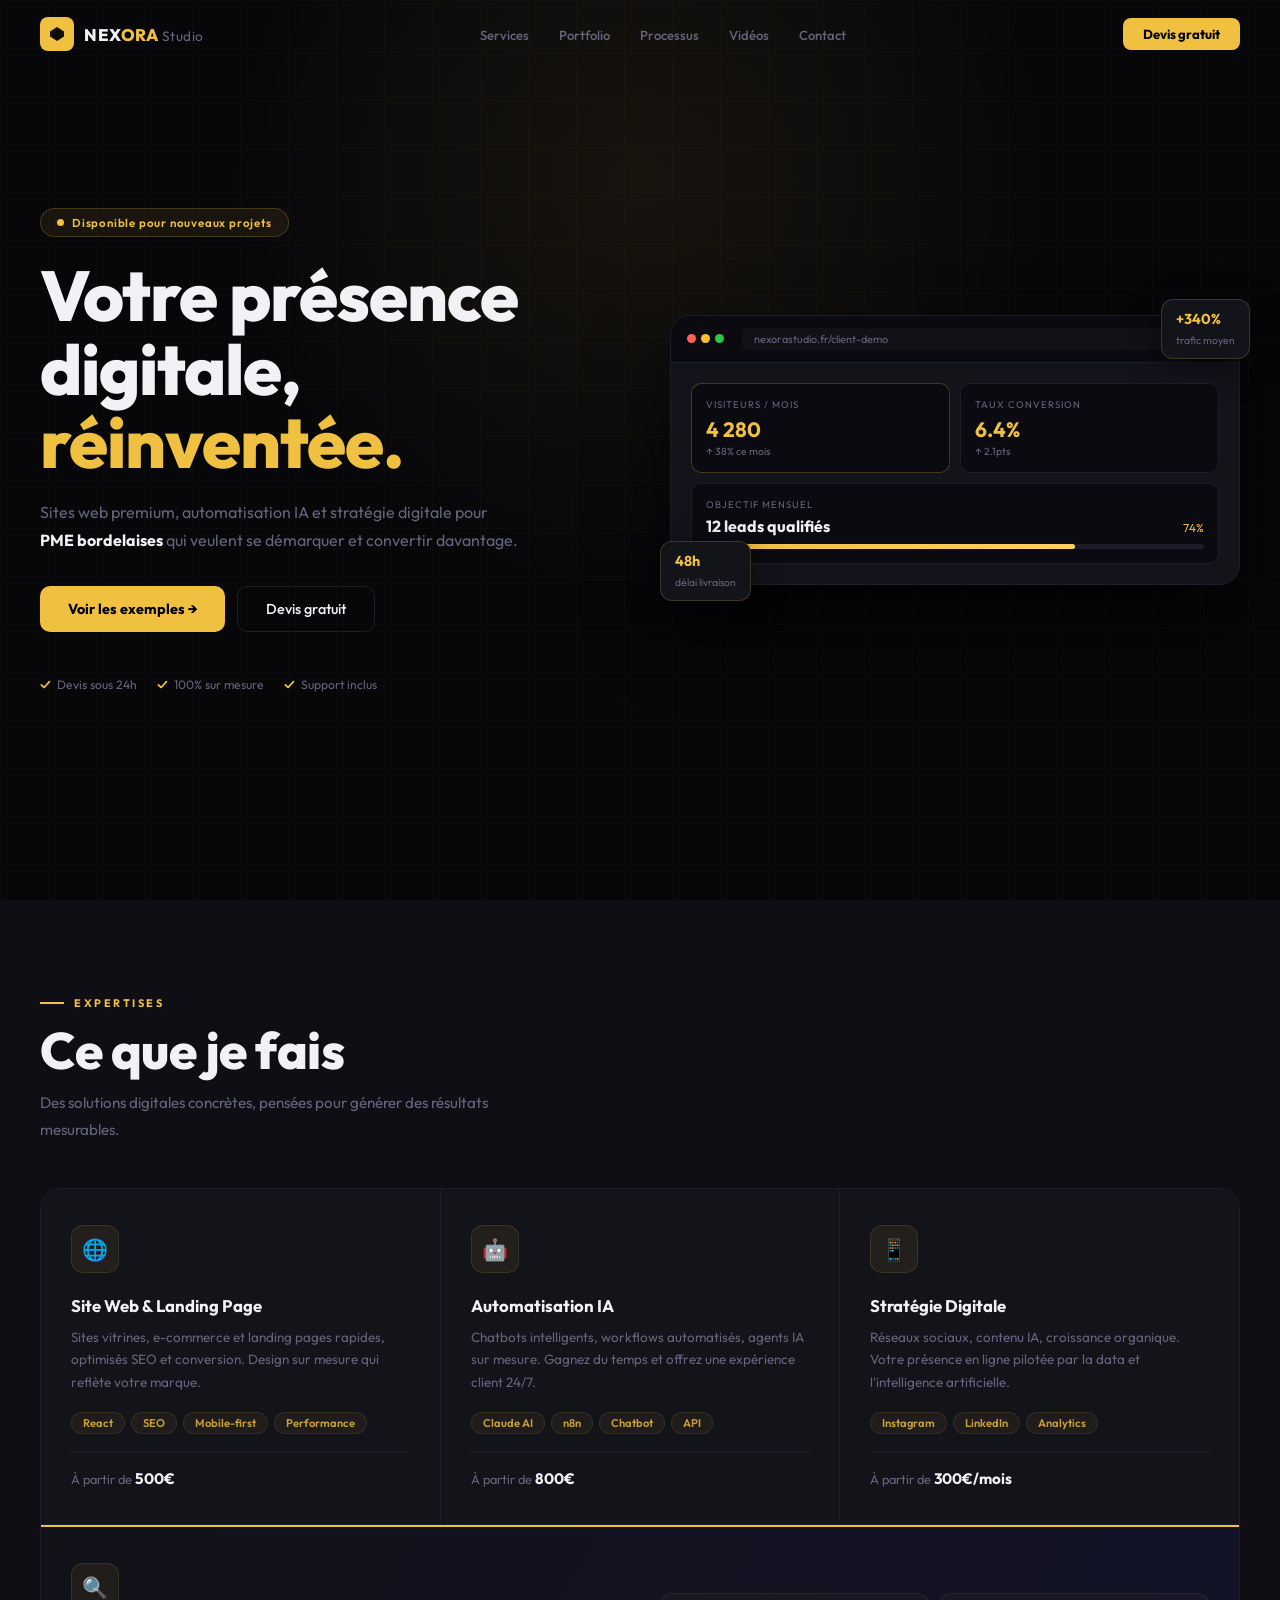
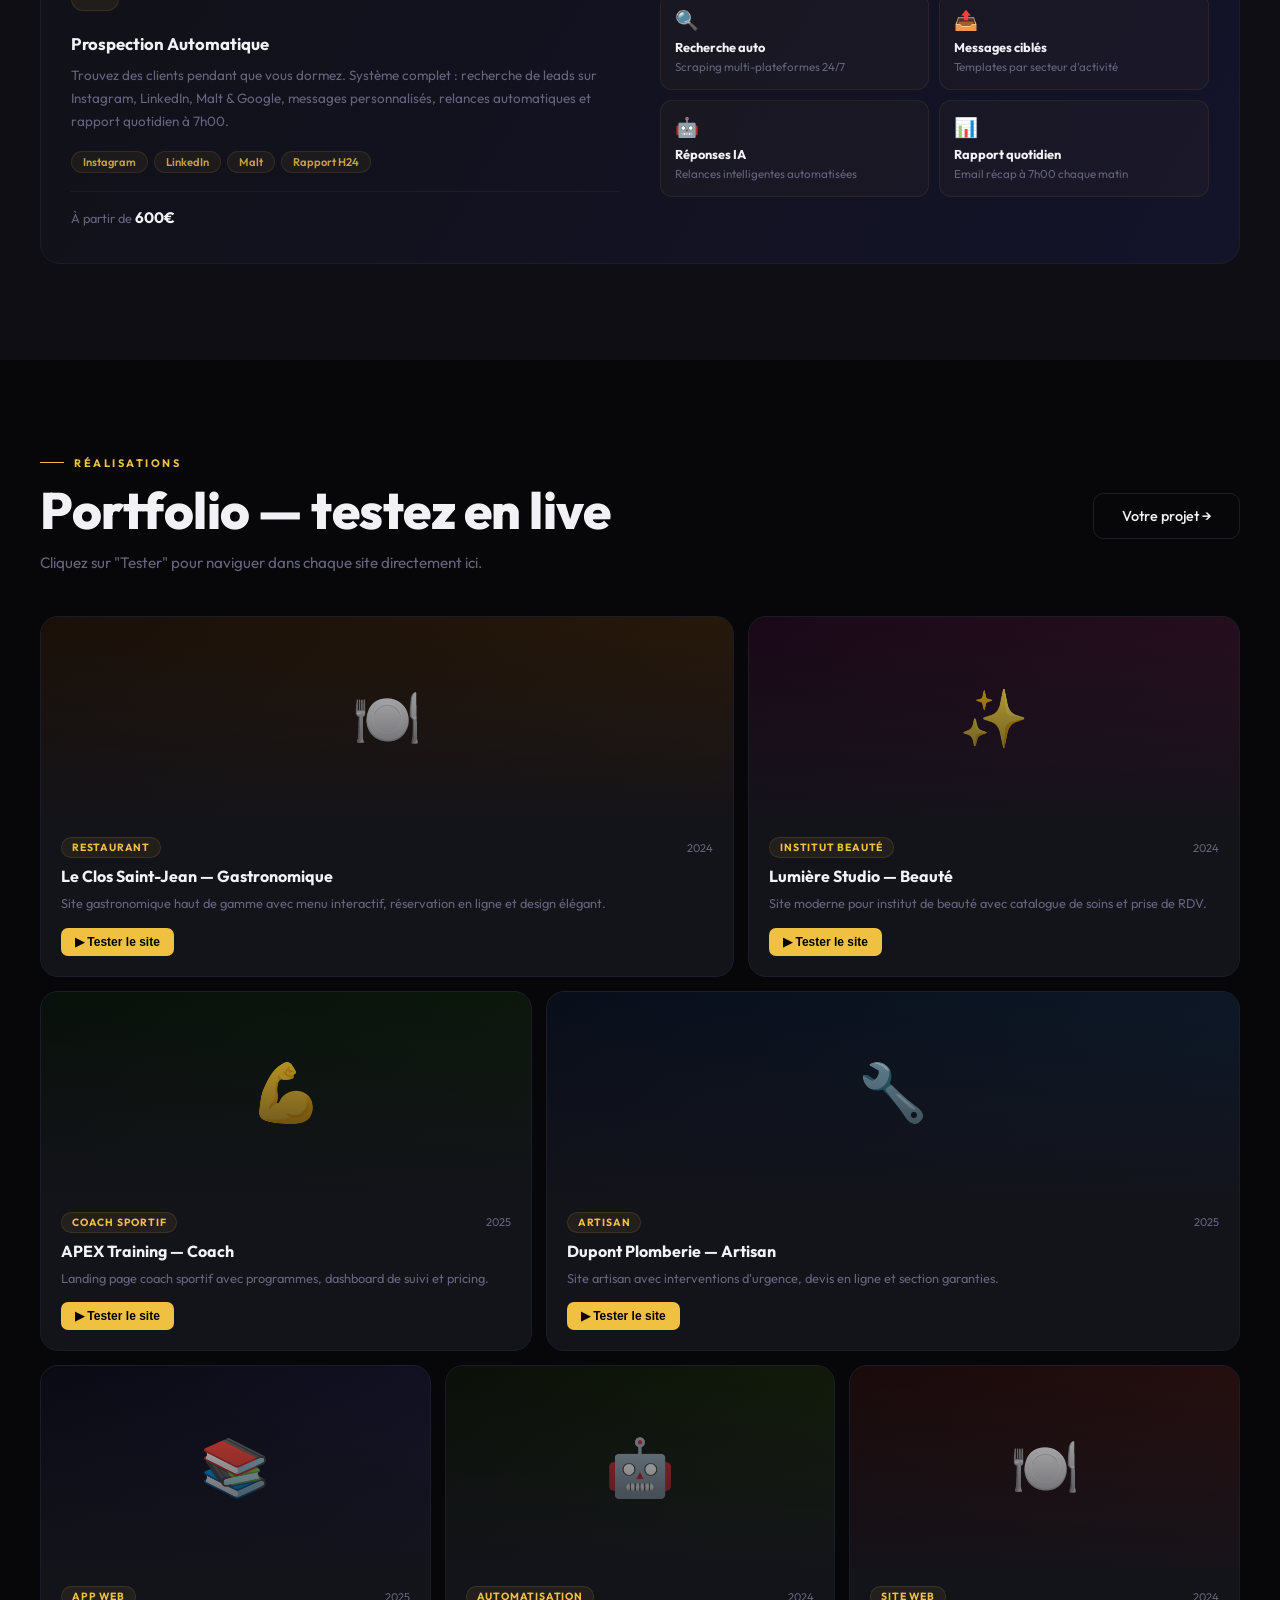
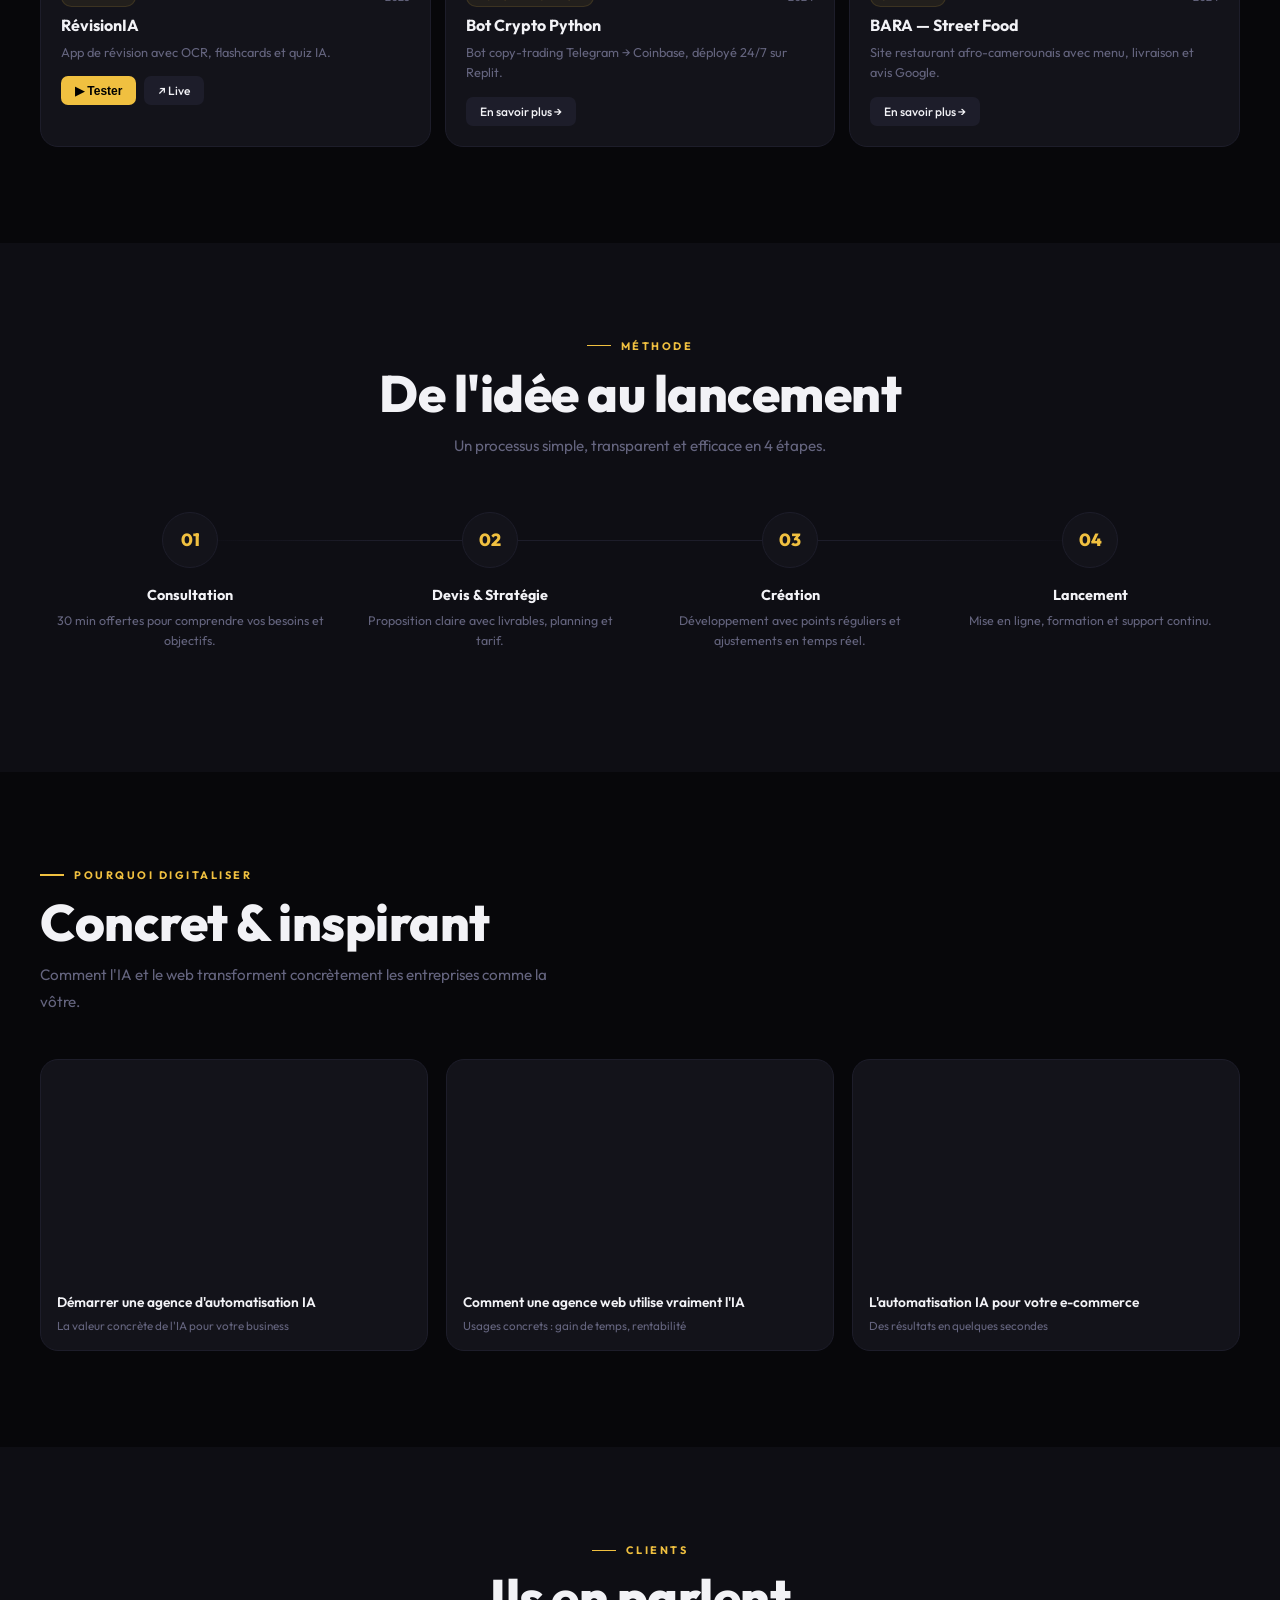
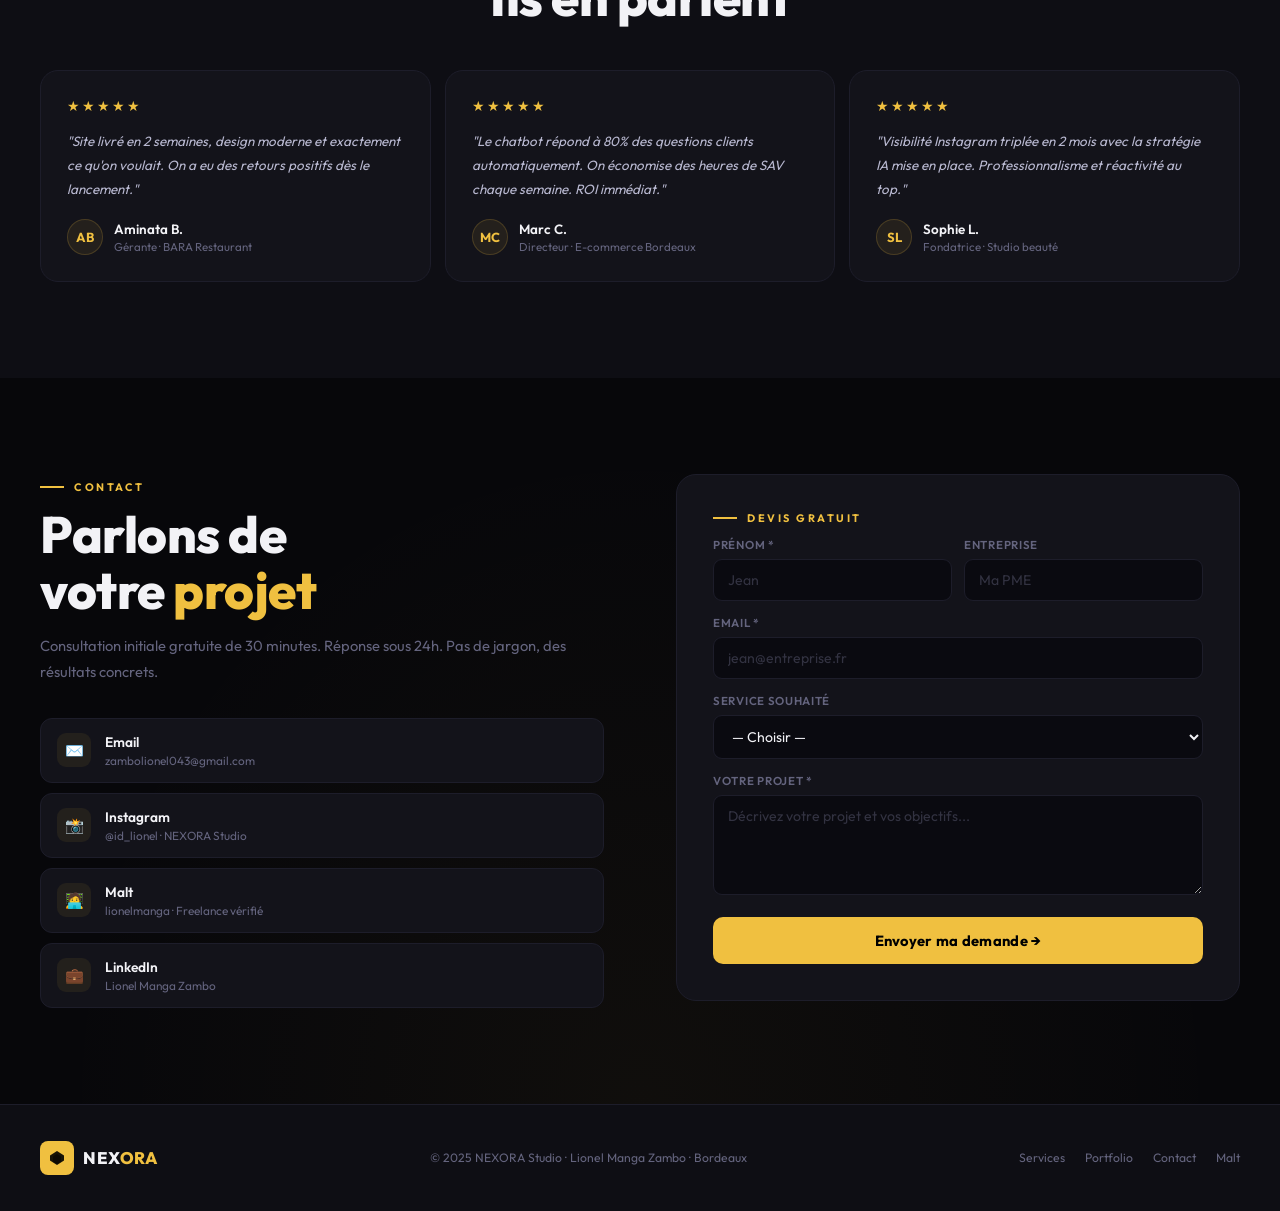
==== commit de56390b: "Redesign complet + portfolio testable" ====
--- a/index.html
+++ b/index.html
@@ -2,379 +2,410 @@
 <html lang="fr">
 <head>
 <meta charset="UTF-8">
-<meta name="viewport" content="width=device-width, initial-scale=1.0">
+<meta name="viewport" content="width=device-width,initial-scale=1.0">
 <title>NEXORA Studio — Agence Web & IA · Bordeaux</title>
-<meta name="description" content="Agence web et automatisation IA à Bordeaux. Sites web premium, chatbots IA, stratégie digitale pour PME. Résultats mesurables.">
-<link rel="preconnect" href="https://fonts.googleapis.com">
-<link href="https://fonts.googleapis.com/css2?family=Bebas+Neue&family=Outfit:wght@300;400;500;600;700&display=swap" rel="stylesheet">
+<meta name="description" content="Agence web et automatisation IA à Bordeaux. Sites premium, chatbots, stratégie digitale pour PME.">
+<link href="https://fonts.googleapis.com/css2?family=Outfit:wght@300;400;500;600;700;800&display=swap" rel="stylesheet">
 <style>
-:root {
-  --black: #060608;
-  --dark: #0d0d12;
-  --card: #111118;
-  --border: #1e1e2e;
-  --gold: #f0c040;
-  --gold2: #ffd700;
-  --white: #f4f4f6;
-  --muted: #6b6b85;
-  --glow: rgba(240,192,64,0.18);
-}
-
+:root{--black:#07070a;--dark:#0e0e14;--card:#13131a;--border:#1d1d2a;--gold:#f0c040;--gold2:#ffd060;--white:#f2f2f6;--muted:#64647e}
 *{box-sizing:border-box;margin:0;padding:0;-webkit-font-smoothing:antialiased}
 html{scroll-behavior:smooth}
 body{font-family:'Outfit',sans-serif;background:var(--black);color:var(--white);overflow-x:hidden}
 
-/* ── CUSTOM CURSOR ───────────────────────────── */
-.cursor{position:fixed;width:10px;height:10px;background:var(--gold);border-radius:50%;pointer-events:none;z-index:9999;transform:translate(-50%,-50%);transition:transform .1s;mix-blend-mode:difference}
-.cursor-ring{position:fixed;width:36px;height:36px;border:1.5px solid var(--gold);border-radius:50%;pointer-events:none;z-index:9998;transform:translate(-50%,-50%);transition:all .12s ease;opacity:.5}
-
-/* ── NAV ─────────────────────────────────────── */
-nav{position:fixed;top:0;left:0;right:0;z-index:100;padding:20px 40px;display:flex;align-items:center;justify-content:space-between;transition:all .3s}
-nav.scrolled{background:rgba(6,6,8,.92);backdrop-filter:blur(20px);border-bottom:1px solid var(--border);padding:14px 40px}
-.nav-logo{font-family:'Bebas Neue',sans-serif;font-size:1.6rem;letter-spacing:2px;color:var(--white)}
-.nav-logo span{color:var(--gold)}
-.nav-links{display:flex;gap:32px;list-style:none}
-.nav-links a{font-size:.82rem;font-weight:500;color:var(--muted);text-decoration:none;letter-spacing:.5px;text-transform:uppercase;transition:color .2s}
-.nav-links a:hover{color:var(--gold)}
-.nav-cta{background:var(--gold);color:#000;padding:9px 22px;border-radius:100px;font-size:.8rem;font-weight:700;text-decoration:none;letter-spacing:.5px;text-transform:uppercase;transition:all .2s;white-space:nowrap}
-.nav-cta:hover{background:var(--gold2);box-shadow:0 0 24px rgba(240,192,64,.5)}
-.nav-burger{display:none;flex-direction:column;gap:5px;cursor:pointer}
-.nav-burger span{width:24px;height:2px;background:var(--white);border-radius:2px;transition:all .3s}
-
-/* ── HERO ────────────────────────────────────── */
-#hero{min-height:100vh;display:flex;align-items:center;justify-content:center;position:relative;overflow:hidden;padding:120px 40px 80px}
-
-.hero-bg{position:absolute;inset:0;z-index:0}
-.hero-bg::before{content:'';position:absolute;top:-20%;left:-10%;width:700px;height:700px;background:radial-gradient(circle,rgba(240,192,64,.12) 0%,transparent 70%);animation:pulse 6s ease-in-out infinite}
-.hero-bg::after{content:'';position:absolute;bottom:-20%;right:-10%;width:500px;height:500px;background:radial-gradient(circle,rgba(240,192,64,.07) 0%,transparent 70%);animation:pulse 8s ease-in-out infinite reverse}
-@keyframes pulse{0%,100%{transform:scale(1);opacity:.6}50%{transform:scale(1.1);opacity:1}}
-
-.hero-grid{position:absolute;inset:0;background-image:linear-gradient(rgba(240,192,64,.03) 1px,transparent 1px),linear-gradient(90deg,rgba(240,192,64,.03) 1px,transparent 1px);background-size:60px 60px;animation:gridMove 20s linear infinite}
-@keyframes gridMove{0%{background-position:0 0}100%{background-position:60px 60px}}
-
-.hero-inner{position:relative;z-index:1;text-align:center;max-width:900px;margin:0 auto}
-
-.hero-badge{display:inline-flex;align-items:center;gap:8px;background:rgba(240,192,64,.08);border:1px solid rgba(240,192,64,.2);border-radius:100px;padding:7px 18px;font-size:.75rem;font-weight:600;color:var(--gold);letter-spacing:1px;text-transform:uppercase;margin-bottom:28px;animation:fadeUp .8s ease both}
-.hero-badge::before{content:'';width:6px;height:6px;background:var(--gold);border-radius:50%;animation:blink 2s ease infinite}
-@keyframes blink{0%,100%{opacity:1}50%{opacity:.3}}
-
-.hero-title{font-family:'Bebas Neue',sans-serif;font-size:clamp(4rem,12vw,9rem);line-height:.92;letter-spacing:2px;margin-bottom:6px;animation:fadeUp .8s .1s ease both}
-.hero-title .line1{display:block;color:var(--white)}
-.hero-title .line2{display:block;color:var(--gold);text-shadow:0 0 60px rgba(240,192,64,.4),0 0 120px rgba(240,192,64,.2)}
-.hero-title .line3{display:block;color:var(--white);font-size:clamp(1.5rem,5vw,3.5rem);letter-spacing:6px;margin-top:8px}
-
-.hero-sub{font-size:clamp(.95rem,2vw,1.15rem);color:var(--muted);line-height:1.7;max-width:560px;margin:24px auto 40px;font-weight:300;animation:fadeUp .8s .2s ease both}
-.hero-sub strong{color:var(--white);font-weight:600}
-
-.hero-btns{display:flex;gap:14px;justify-content:center;flex-wrap:wrap;animation:fadeUp .8s .3s ease both}
-.btn-primary{background:var(--gold);color:#000;padding:14px 32px;border-radius:100px;font-weight:700;font-size:.9rem;text-decoration:none;letter-spacing:.5px;transition:all .25s;display:inline-flex;align-items:center;gap:8px}
-.btn-primary:hover{background:var(--gold2);box-shadow:0 0 40px rgba(240,192,64,.5);transform:translateY(-2px)}
-.btn-ghost{border:1.5px solid var(--border);color:var(--white);padding:14px 32px;border-radius:100px;font-weight:500;font-size:.9rem;text-decoration:none;letter-spacing:.5px;transition:all .25s}
-.btn-ghost:hover{border-color:var(--gold);color:var(--gold);transform:translateY(-2px)}
-
-.hero-stats{display:flex;gap:40px;justify-content:center;margin-top:64px;padding-top:40px;border-top:1px solid var(--border);flex-wrap:wrap;animation:fadeUp .8s .4s ease both}
-.stat-n{font-family:'Bebas Neue',sans-serif;font-size:2.8rem;color:var(--gold);line-height:1;display:block}
-.stat-l{font-size:.78rem;color:var(--muted);text-transform:uppercase;letter-spacing:.8px;margin-top:4px}
-
-@keyframes fadeUp{from{opacity:0;transform:translateY(30px)}to{opacity:1;transform:translateY(0)}}
-
-/* ── SCROLL INDICATOR ────────────────────────── */
-.scroll-ind{position:absolute;bottom:32px;left:50%;transform:translateX(-50%);display:flex;flex-direction:column;align-items:center;gap:8px;z-index:1;animation:fadeUp .8s .6s ease both}
-.scroll-ind span{font-size:.68rem;color:var(--muted);text-transform:uppercase;letter-spacing:2px}
-.scroll-line{width:1px;height:50px;background:linear-gradient(to bottom,var(--gold),transparent);animation:scrollLine 2s ease infinite}
-@keyframes scrollLine{0%{transform:scaleY(0);transform-origin:top}50%{transform:scaleY(1);transform-origin:top}51%{transform:scaleY(1);transform-origin:bottom}100%{transform:scaleY(0);transform-origin:bottom}}
-
-/* ── SECTIONS ────────────────────────────────── */
-section{padding:100px 40px}
-.section-tag{font-size:.7rem;font-weight:700;color:var(--gold);text-transform:uppercase;letter-spacing:2px;margin-bottom:14px;display:flex;align-items:center;gap:10px}
-.section-tag::before{content:'';width:30px;height:1px;background:var(--gold)}
-.section-title{font-family:'Bebas Neue',sans-serif;font-size:clamp(2.5rem,6vw,4.5rem);line-height:1;letter-spacing:1px;margin-bottom:16px}
-.section-sub{font-size:1rem;color:var(--muted);line-height:1.7;max-width:560px;font-weight:300}
-.container{max-width:1160px;margin:0 auto}
-
-/* ── SERVICES ────────────────────────────────── */
+/* NAV */
+nav{position:fixed;top:0;left:0;right:0;z-index:200;transition:all .3s;padding:0 40px}
+nav.scrolled{background:rgba(7,7,10,.95);backdrop-filter:blur(24px);border-bottom:1px solid var(--border)}
+.nav-inner{max-width:1200px;margin:0 auto;height:68px;display:flex;align-items:center;justify-content:space-between;gap:24px}
+.nav-logo{display:flex;align-items:center;gap:10px;text-decoration:none}
+.logo-mark{width:34px;height:34px;background:var(--gold);border-radius:8px;display:flex;align-items:center;justify-content:center;flex-shrink:0}
+.logo-mark svg{width:18px;height:18px}
+.logo-name{font-size:1.05rem;font-weight:800;letter-spacing:.5px;color:var(--white)}
+.logo-name span{color:var(--gold)}
+.nav-links{display:flex;gap:2px;list-style:none}
+.nav-links a{padding:6px 14px;font-size:.82rem;font-weight:500;color:var(--muted);text-decoration:none;border-radius:8px;transition:all .2s}
+.nav-links a:hover{color:var(--white);background:rgba(255,255,255,.04)}
+.nav-right{display:flex;align-items:center;gap:10px}
+.btn-nav{background:var(--gold);color:#000;padding:8px 20px;border-radius:8px;font-size:.82rem;font-weight:700;text-decoration:none;transition:all .2s;white-space:nowrap}
+.btn-nav:hover{background:var(--gold2);box-shadow:0 0 20px rgba(240,192,64,.35)}
+.burger{display:none;flex-direction:column;gap:5px;cursor:pointer;padding:4px}
+.burger span{width:22px;height:2px;background:var(--white);border-radius:2px;transition:all .3s;display:block}
+
+/* MOBILE MENU */
+.mob-menu{position:fixed;inset:0;background:rgba(7,7,10,.98);z-index:190;flex-direction:column;align-items:center;justify-content:center;gap:8px;display:none}
+.mob-menu.open{display:flex}
+.mob-menu a{font-size:1.8rem;font-weight:700;color:var(--white);text-decoration:none;padding:10px 24px;border-radius:12px;transition:color .2s;width:100%;max-width:280px;text-align:center}
+.mob-menu a:hover{color:var(--gold)}
+.mob-close{position:absolute;top:20px;right:24px;background:none;border:none;color:var(--white);font-size:1.4rem;cursor:pointer}
+
+/* HERO */
+#hero{min-height:100vh;display:flex;align-items:center;padding:80px 40px;position:relative;overflow:hidden}
+.hero-glow{position:absolute;top:-30%;left:50%;transform:translateX(-50%);width:900px;height:900px;background:radial-gradient(circle,rgba(240,192,64,.07) 0%,transparent 65%);pointer-events:none}
+.hero-grid{position:absolute;inset:0;background-image:linear-gradient(rgba(240,192,64,.025) 1px,transparent 1px),linear-gradient(90deg,rgba(240,192,64,.025) 1px,transparent 1px);background-size:48px 48px}
+.hero-inner{max-width:1200px;margin:0 auto;width:100%;display:grid;grid-template-columns:1fr 1fr;gap:60px;align-items:center;position:relative;z-index:1}
+.hero-badge{display:inline-flex;align-items:center;gap:8px;background:rgba(240,192,64,.08);border:1px solid rgba(240,192,64,.2);border-radius:100px;padding:6px 16px;font-size:.72rem;font-weight:600;color:var(--gold);letter-spacing:.8px;margin-bottom:22px}
+.badge-pulse{width:7px;height:7px;border-radius:50%;background:var(--gold);animation:pulse 2s infinite}
+@keyframes pulse{0%,100%{opacity:1;transform:scale(1)}50%{opacity:.4;transform:scale(.85)}}
+.hero-title{font-size:clamp(2.8rem,5.5vw,5rem);font-weight:800;line-height:1.05;letter-spacing:-1px;margin-bottom:18px}
+.hero-title .line-gold{color:var(--gold)}
+.hero-sub{font-size:1rem;color:var(--muted);line-height:1.75;margin-bottom:32px;font-weight:400;max-width:480px}
+.hero-sub strong{color:var(--white)}
+.hero-btns{display:flex;gap:12px;flex-wrap:wrap;margin-bottom:44px}
+.btn-primary{background:var(--gold);color:#000;padding:13px 28px;border-radius:10px;font-size:.9rem;font-weight:700;text-decoration:none;transition:all .25s;display:inline-flex;align-items:center;gap:8px}
+.btn-primary:hover{background:var(--gold2);box-shadow:0 0 32px rgba(240,192,64,.45);transform:translateY(-1px)}
+.btn-ghost{border:1.5px solid var(--border);color:var(--white);padding:13px 28px;border-radius:10px;font-size:.9rem;font-weight:500;text-decoration:none;transition:all .25s}
+.btn-ghost:hover{border-color:rgba(240,192,64,.4);color:var(--gold)}
+.hero-trust{display:flex;align-items:center;gap:20px;flex-wrap:wrap}
+.trust-item{font-size:.76rem;color:var(--muted);display:flex;align-items:center;gap:6px}
+.trust-item::before{content:'✓';color:var(--gold);font-weight:700;font-size:.8rem}
+
+/* Hero right - mockup */
+.hero-mockup{position:relative}
+.mockup-window{background:var(--card);border:1px solid var(--border);border-radius:20px;overflow:hidden;box-shadow:0 40px 80px rgba(0,0,0,.6)}
+.mock-bar{background:#0a0a10;padding:12px 16px;display:flex;align-items:center;gap:8px;border-bottom:1px solid var(--border)}
+.mock-dots{display:flex;gap:5px}
+.mock-dot{width:9px;height:9px;border-radius:50%}
+.mock-url{flex:1;background:#111118;border-radius:5px;padding:4px 12px;font-size:.68rem;color:var(--muted);margin:0 10px}
+.mock-content{padding:20px;display:grid;grid-template-columns:1fr 1fr;gap:10px}
+.mock-card{background:#0a0a10;border-radius:10px;padding:14px;border:1px solid var(--border)}
+.mock-card.gold-border{border-color:rgba(240,192,64,.25)}
+.mc-label{font-size:.6rem;text-transform:uppercase;letter-spacing:1px;color:var(--muted);margin-bottom:6px}
+.mc-val{font-size:1.3rem;font-weight:700;color:var(--gold)}
+.mc-sub{font-size:.65rem;color:var(--muted);margin-top:3px}
+.mock-full{grid-column:1/-1;background:#0a0a10;border-radius:10px;padding:14px;border:1px solid var(--border)}
+.mock-bar2{height:5px;background:var(--border);border-radius:10px;margin-top:8px;overflow:hidden}
+.mock-fill{height:100%;background:linear-gradient(to right,var(--gold),var(--gold2));border-radius:10px}
+.float-tag{position:absolute;background:var(--card);border:1px solid rgba(240,192,64,.2);border-radius:12px;padding:10px 14px;box-shadow:0 8px 30px rgba(0,0,0,.5);white-space:nowrap}
+.float-tag.tl{top:-16px;right:-10px}
+.float-tag.br{bottom:-16px;left:-10px}
+.ft-val{font-size:.9rem;font-weight:700;color:var(--gold);display:block}
+.ft-lbl{font-size:.65rem;color:var(--muted)}
+
+/* SECTIONS */
+section{padding:96px 40px}
+.container{max-width:1200px;margin:0 auto}
+.sec-tag{font-size:.68rem;font-weight:700;color:var(--gold);letter-spacing:2.5px;text-transform:uppercase;margin-bottom:12px;display:flex;align-items:center;gap:10px}
+.sec-tag::before{content:'';width:24px;height:1.5px;background:var(--gold);flex-shrink:0}
+.sec-title{font-size:clamp(2rem,4vw,3.2rem);font-weight:800;line-height:1.1;letter-spacing:-.5px;margin-bottom:12px}
+.sec-sub{font-size:.95rem;color:var(--muted);line-height:1.75;max-width:520px}
+.reveal{opacity:0;transform:translateY(32px);transition:opacity .65s ease,transform .65s ease}
+.reveal.vis{opacity:1;transform:none}
+
+/* SERVICES */
 #services{background:var(--dark)}
-.services-header{margin-bottom:60px}
-.services-grid{display:grid;grid-template-columns:repeat(auto-fit,minmax(280px,1fr));gap:1px;background:var(--border);border:1px solid var(--border);border-radius:20px;overflow:hidden}
-.svc-card{background:var(--card);padding:40px 36px;transition:all .3s;position:relative;overflow:hidden}
-.svc-card::before{content:'';position:absolute;inset:0;background:radial-gradient(circle at 0% 0%,var(--glow),transparent 60%);opacity:0;transition:opacity .3s}
-.svc-card:hover::before{opacity:1}
-.svc-card:hover{background:#141420}
-.svc-icon{width:52px;height:52px;background:rgba(240,192,64,.08);border:1px solid rgba(240,192,64,.15);border-radius:14px;display:flex;align-items:center;justify-content:center;font-size:1.5rem;margin-bottom:24px;transition:all .3s}
-.svc-card:hover .svc-icon{background:rgba(240,192,64,.15);border-color:rgba(240,192,64,.4);box-shadow:0 0 20px rgba(240,192,64,.2)}
-.svc-name{font-family:'Bebas Neue',sans-serif;font-size:1.6rem;letter-spacing:1px;margin-bottom:12px;color:var(--white)}
-.svc-desc{font-size:.88rem;color:var(--muted);line-height:1.7;margin-bottom:20px;font-weight:300}
-.svc-tags{display:flex;flex-wrap:wrap;gap:7px}
-.svc-tag{background:rgba(240,192,64,.06);border:1px solid rgba(240,192,64,.12);color:var(--gold);border-radius:100px;padding:4px 12px;font-size:.72rem;font-weight:600;letter-spacing:.3px}
-.svc-price{margin-top:24px;padding-top:20px;border-top:1px solid var(--border);font-size:.8rem;color:var(--muted)}
-.svc-price strong{color:var(--white);font-size:1rem}
-
-/* ── PORTFOLIO ───────────────────────────────── */
+.svc-grid{display:grid;grid-template-columns:repeat(3,1fr);gap:1px;background:var(--border);border:1px solid var(--border);border-radius:20px;overflow:hidden;margin-top:48px}
+.svc-card{background:var(--card);padding:36px 30px;transition:all .3s;position:relative;overflow:hidden;cursor:default}
+.svc-card::after{content:'';position:absolute;inset:0;background:radial-gradient(circle at 0 0,rgba(240,192,64,.07),transparent 60%);opacity:0;transition:opacity .3s}
+.svc-card:hover::after{opacity:1}
+.svc-card:hover{background:#16161e}
+.svc-icon{width:48px;height:48px;background:rgba(240,192,64,.07);border:1px solid rgba(240,192,64,.12);border-radius:12px;display:flex;align-items:center;justify-content:center;font-size:1.3rem;margin-bottom:22px;transition:all .3s}
+.svc-card:hover .svc-icon{background:rgba(240,192,64,.14);border-color:rgba(240,192,64,.35);box-shadow:0 0 18px rgba(240,192,64,.15)}
+.svc-name{font-size:1.05rem;font-weight:700;margin-bottom:10px}
+.svc-desc{font-size:.84rem;color:var(--muted);line-height:1.7;margin-bottom:18px}
+.svc-tags{display:flex;flex-wrap:wrap;gap:6px;margin-bottom:18px}
+.tag{background:rgba(240,192,64,.05);border:1px solid rgba(240,192,64,.1);color:rgba(240,192,64,.8);padding:3px 11px;border-radius:100px;font-size:.7rem;font-weight:600}
+.svc-price{font-size:.8rem;color:var(--muted);padding-top:16px;border-top:1px solid var(--border)}
+.svc-price strong{color:var(--white);font-size:.95rem}
+.svc-wide{grid-column:1/-1;background:linear-gradient(120deg,#111118,#13132a);border-top:2px solid var(--gold)}
+.svc-wide-inner{display:grid;grid-template-columns:1fr 1fr;gap:40px;align-items:center}
+.prosp-features{display:grid;grid-template-columns:1fr 1fr;gap:10px;margin-top:0}
+.pf{background:rgba(240,192,64,.03);border:1px solid rgba(240,192,64,.08);border-radius:12px;padding:14px}
+.pf-icon{font-size:1.2rem;margin-bottom:7px}
+.pf-name{font-size:.8rem;font-weight:700;margin-bottom:3px}
+.pf-desc{font-size:.72rem;color:var(--muted);line-height:1.5}
+
+/* PORTFOLIO */
 #portfolio{background:var(--black)}
-.portfolio-header{display:flex;align-items:flex-end;justify-content:space-between;margin-bottom:48px;flex-wrap:wrap;gap:20px}
-.portfolio-grid{display:grid;grid-template-columns:repeat(12,1fr);gap:16px}
-.proj-card{background:var(--card);border:1px solid var(--border);border-radius:18px;overflow:hidden;transition:all .3s;position:relative;cursor:pointer}
-.proj-card:hover{border-color:rgba(240,192,64,.3);transform:translateY(-4px);box-shadow:0 20px 60px rgba(0,0,0,.5)}
-.proj-card.big{grid-column:span 7}
-.proj-card.small{grid-column:span 5}
-.proj-card.full{grid-column:span 12}
-.proj-img{width:100%;height:220px;object-fit:cover;display:block;background:linear-gradient(135deg,#111120,#1a1a30)}
-.proj-img-placeholder{width:100%;height:220px;display:flex;align-items:center;justify-content:center;font-size:3.5rem;position:relative;overflow:hidden}
-.proj-img-placeholder::after{content:'';position:absolute;inset:0;background:linear-gradient(135deg,var(--card),#16162a)}
-.proj-img-placeholder span{position:relative;z-index:1}
-.proj-body{padding:24px}
-.proj-meta{display:flex;align-items:center;justify-content:space-between;margin-bottom:10px}
-.proj-type{font-size:.68rem;font-weight:700;color:var(--gold);text-transform:uppercase;letter-spacing:1px;background:rgba(240,192,64,.08);border:1px solid rgba(240,192,64,.15);padding:3px 10px;border-radius:100px}
-.proj-year{font-size:.72rem;color:var(--muted)}
-.proj-name{font-family:'Bebas Neue',sans-serif;font-size:1.5rem;letter-spacing:.5px;margin-bottom:8px}
-.proj-desc{font-size:.83rem;color:var(--muted);line-height:1.6;font-weight:300}
-.proj-link{display:inline-flex;align-items:center;gap:6px;margin-top:14px;font-size:.78rem;font-weight:600;color:var(--gold);text-decoration:none;transition:gap .2s}
-.proj-link:hover{gap:10px}
-
-/* ── PROCESS ─────────────────────────────────── */
+.port-header{display:flex;align-items:flex-end;justify-content:space-between;margin-bottom:40px;flex-wrap:wrap;gap:16px}
+.port-grid{display:grid;grid-template-columns:repeat(12,1fr);gap:14px}
+.port-card{background:var(--card);border:1px solid var(--border);border-radius:18px;overflow:hidden;transition:all .3s;position:relative}
+.port-card:hover{border-color:rgba(240,192,64,.28);box-shadow:0 16px 48px rgba(0,0,0,.5);transform:translateY(-3px)}
+.port-card.span7{grid-column:span 7}
+.port-card.span5{grid-column:span 5}
+.port-card.span4{grid-column:span 4}
+.port-card.span8{grid-column:span 8}
+.port-card.span12{grid-column:span 12}
+.port-thumb{height:200px;display:flex;align-items:center;justify-content:center;font-size:3.5rem;position:relative;overflow:hidden}
+.pt-rest{background:linear-gradient(135deg,#1a1008,#2a1a0a)}
+.pt-beauty{background:linear-gradient(135deg,#1a0818,#2a1020)}
+.pt-coach{background:linear-gradient(135deg,#08100a,#0d1a0c)}
+.pt-artisan{background:linear-gradient(135deg,#080e1a,#0e1a2a)}
+.pt-revi{background:linear-gradient(135deg,#0a0a14,#14142a)}
+.pt-crypto{background:linear-gradient(135deg,#0a1008,#141f0a)}
+.port-thumb::after{content:'';position:absolute;inset:0;background:linear-gradient(to top,rgba(19,19,26,.9),transparent)}
+.port-body{padding:20px}
+.port-meta{display:flex;align-items:center;justify-content:space-between;margin-bottom:8px}
+.port-type{font-size:.65rem;font-weight:700;letter-spacing:.8px;text-transform:uppercase;color:var(--gold);background:rgba(240,192,64,.07);border:1px solid rgba(240,192,64,.12);padding:3px 10px;border-radius:100px}
+.port-year{font-size:.7rem;color:var(--muted)}
+.port-name{font-size:1rem;font-weight:700;margin-bottom:6px;line-height:1.3}
+.port-desc{font-size:.8rem;color:var(--muted);line-height:1.6;margin-bottom:14px}
+.port-actions{display:flex;gap:8px;flex-wrap:wrap}
+.btn-demo{display:inline-flex;align-items:center;gap:5px;background:var(--gold);color:#000;padding:7px 14px;border-radius:7px;font-size:.75rem;font-weight:700;border:none;cursor:pointer;transition:all .2s;text-decoration:none}
+.btn-demo:hover{background:var(--gold2);box-shadow:0 0 16px rgba(240,192,64,.35)}
+.btn-info{display:inline-flex;align-items:center;gap:5px;background:var(--border);color:var(--white);padding:7px 14px;border-radius:7px;font-size:.75rem;font-weight:500;border:none;cursor:pointer;transition:all .2s;text-decoration:none}
+.btn-info:hover{background:#2a2a3a;color:var(--gold)}
+
+/* MODAL */
+.modal-overlay{position:fixed;inset:0;background:rgba(0,0,0,.88);z-index:500;display:none;align-items:center;justify-content:center;padding:16px;backdrop-filter:blur(8px)}
+.modal-overlay.open{display:flex}
+.modal-box{background:var(--dark);border:1px solid var(--border);border-radius:20px;width:100%;max-width:1080px;max-height:92vh;display:flex;flex-direction:column;overflow:hidden;box-shadow:0 40px 100px rgba(0,0,0,.8)}
+.modal-head{padding:14px 20px;border-bottom:1px solid var(--border);display:flex;align-items:center;justify-content:space-between;flex-shrink:0}
+.modal-dots{display:flex;gap:6px}
+.modal-dot{width:10px;height:10px;border-radius:50%}
+.modal-title{font-size:.82rem;font-weight:600;color:var(--muted)}
+.modal-actions{display:flex;gap:8px;align-items:center}
+.modal-url{font-size:.7rem;color:var(--muted);background:var(--card);padding:4px 12px;border-radius:6px;border:1px solid var(--border)}
+.modal-close{background:none;border:1px solid var(--border);color:var(--muted);width:28px;height:28px;border-radius:7px;cursor:pointer;display:flex;align-items:center;justify-content:center;font-size:.85rem;transition:all .2s}
+.modal-close:hover{border-color:var(--gold);color:var(--gold)}
+.modal-iframe{flex:1;border:none;display:block;background:#fff;min-height:500px}
+
+/* PROCESS */
 #process{background:var(--dark)}
-.process-grid{display:grid;grid-template-columns:repeat(auto-fit,minmax(220px,1fr));gap:0;margin-top:56px;position:relative}
-.process-grid::before{content:'';position:absolute;top:32px;left:0;right:0;height:1px;background:linear-gradient(to right,transparent,var(--border) 20%,var(--border) 80%,transparent)}
-.step{padding:0 24px 32px;text-align:center;position:relative}
-.step-num{width:64px;height:64px;border-radius:50%;background:var(--card);border:1px solid var(--border);display:flex;align-items:center;justify-content:center;margin:0 auto 20px;font-family:'Bebas Neue',sans-serif;font-size:1.5rem;color:var(--gold);position:relative;z-index:1;transition:all .3s}
-.step:hover .step-num{background:rgba(240,192,64,.1);border-color:rgba(240,192,64,.4);box-shadow:0 0 30px rgba(240,192,64,.2)}
-.step-title{font-weight:700;font-size:.95rem;margin-bottom:8px}
-.step-desc{font-size:.82rem;color:var(--muted);line-height:1.6;font-weight:300}
-
-/* ── VIDEOS ──────────────────────────────────── */
+.process-row{display:grid;grid-template-columns:repeat(4,1fr);gap:0;margin-top:52px;position:relative}
+.process-row::before{content:'';position:absolute;top:28px;left:12.5%;right:12.5%;height:1px;background:linear-gradient(to right,transparent,var(--border) 20%,var(--border) 80%,transparent)}
+.step{padding:0 16px 24px;text-align:center;position:relative}
+.step-num{width:56px;height:56px;border-radius:50%;background:var(--card);border:1px solid var(--border);display:flex;align-items:center;justify-content:center;margin:0 auto 18px;font-size:1.1rem;font-weight:800;color:var(--gold);position:relative;z-index:1;transition:all .3s}
+.step:hover .step-num{background:rgba(240,192,64,.08);border-color:rgba(240,192,64,.4);box-shadow:0 0 24px rgba(240,192,64,.15)}
+.step-title{font-size:.9rem;font-weight:700;margin-bottom:7px}
+.step-desc{font-size:.78rem;color:var(--muted);line-height:1.65}
+
+/* VIDEOS */
 #videos{background:var(--black)}
-.videos-intro{max-width:600px;margin-bottom:56px}
-.videos-grid{display:grid;grid-template-columns:repeat(auto-fit,minmax(300px,1fr));gap:20px}
-.video-card{background:var(--card);border:1px solid var(--border);border-radius:18px;overflow:hidden;transition:all .3s}
-.video-card:hover{border-color:rgba(240,192,64,.3);box-shadow:0 12px 40px rgba(0,0,0,.4)}
-.video-embed{position:relative;padding-bottom:56.25%;height:0;overflow:hidden}
-.video-embed iframe{position:absolute;top:0;left:0;width:100%;height:100%;border:0}
-.video-label{padding:16px 18px}
-.video-title{font-weight:600;font-size:.88rem;margin-bottom:4px}
-.video-sub{font-size:.76rem;color:var(--muted)}
-
-/* ── TEMOIGNAGES ─────────────────────────────── */
+.vid-grid{display:grid;grid-template-columns:repeat(3,1fr);gap:18px;margin-top:44px}
+.vid-card{background:var(--card);border:1px solid var(--border);border-radius:18px;overflow:hidden;transition:all .3s}
+.vid-card:hover{border-color:rgba(240,192,64,.25);box-shadow:0 12px 36px rgba(0,0,0,.4)}
+.vid-embed{position:relative;padding-bottom:56.25%;height:0;overflow:hidden}
+.vid-embed iframe{position:absolute;inset:0;width:100%;height:100%;border:none}
+.vid-label{padding:16px}
+.vid-title{font-size:.86rem;font-weight:600;margin-bottom:4px;line-height:1.4}
+.vid-sub{font-size:.73rem;color:var(--muted);line-height:1.5}
+
+/* TESTIMONIALS */
 #temoignages{background:var(--dark)}
-.temo-grid{display:grid;grid-template-columns:repeat(auto-fit,minmax(280px,1fr));gap:16px;margin-top:48px}
-.temo-card{background:var(--card);border:1px solid var(--border);border-radius:18px;padding:28px;transition:all .3s}
-.temo-card:hover{border-color:rgba(240,192,64,.2)}
-.temo-stars{color:var(--gold);font-size:1rem;letter-spacing:2px;margin-bottom:14px}
-.temo-text{font-size:.88rem;color:#c0c0d0;line-height:1.75;margin-bottom:18px;font-weight:300;font-style:italic}
-.temo-author{display:flex;align-items:center;gap:12px}
-.temo-avatar{width:38px;height:38px;border-radius:50%;background:rgba(240,192,64,.1);border:1px solid rgba(240,192,64,.2);display:flex;align-items:center;justify-content:center;font-weight:700;font-size:.85rem;color:var(--gold)}
-.temo-name{font-weight:600;font-size:.88rem}
-.temo-role{font-size:.75rem;color:var(--muted)}
-
-/* ── CONTACT ─────────────────────────────────── */
+.temo-grid{display:grid;grid-template-columns:repeat(3,1fr);gap:14px;margin-top:44px}
+.temo{background:var(--card);border:1px solid var(--border);border-radius:18px;padding:26px;transition:border-color .3s}
+.temo:hover{border-color:rgba(240,192,64,.18)}
+.stars{color:var(--gold);letter-spacing:2px;font-size:.9rem;margin-bottom:14px}
+.temo-text{font-size:.84rem;color:#b8b8d0;line-height:1.8;font-style:italic;margin-bottom:18px}
+.temo-author{display:flex;align-items:center;gap:11px}
+.temo-av{width:36px;height:36px;border-radius:50%;background:rgba(240,192,64,.08);border:1px solid rgba(240,192,64,.18);display:flex;align-items:center;justify-content:center;font-weight:700;font-size:.82rem;color:var(--gold);flex-shrink:0}
+.temo-name{font-size:.84rem;font-weight:600}
+.temo-role{font-size:.72rem;color:var(--muted);margin-top:2px}
+
+/* CONTACT */
 #contact{background:var(--black);position:relative;overflow:hidden}
-#contact::before{content:'';position:absolute;top:50%;left:50%;transform:translate(-50%,-50%);width:800px;height:400px;background:radial-gradient(ellipse,rgba(240,192,64,.06) 0%,transparent 70%);pointer-events:none}
-.contact-wrap{display:grid;grid-template-columns:1fr 1fr;gap:80px;align-items:start;position:relative;z-index:1}
-.contact-info{padding-top:8px}
-.contact-title{font-family:'Bebas Neue',sans-serif;font-size:clamp(2.5rem,5vw,4rem);line-height:1;margin-bottom:20px}
+#contact::before{content:'';position:absolute;inset:0;background:radial-gradient(ellipse at 50% 100%,rgba(240,192,64,.04),transparent 65%)}
+.contact-grid{display:grid;grid-template-columns:1fr 1fr;gap:72px;align-items:start;position:relative;z-index:1}
+.contact-left{padding-top:6px}
+.contact-title{font-size:clamp(2.2rem,4vw,3.4rem);font-weight:800;line-height:1.1;letter-spacing:-.5px;margin-bottom:14px}
 .contact-title span{color:var(--gold)}
-.contact-desc{font-size:.95rem;color:var(--muted);line-height:1.8;margin-bottom:36px;font-weight:300}
-.contact-links{display:flex;flex-direction:column;gap:14px}
-.contact-link{display:flex;align-items:center;gap:14px;text-decoration:none;color:var(--white);padding:14px 18px;background:var(--card);border:1px solid var(--border);border-radius:12px;transition:all .2s;font-size:.88rem;font-weight:500}
-.contact-link:hover{border-color:rgba(240,192,64,.3);background:#141420;transform:translateX(4px)}
-.contact-link-icon{width:36px;height:36px;background:rgba(240,192,64,.08);border-radius:9px;display:flex;align-items:center;justify-content:center;font-size:1rem;flex-shrink:0}
-.contact-link span{color:var(--muted);font-size:.78rem;display:block;margin-top:2px}
-
-.contact-form{background:var(--card);border:1px solid var(--border);border-radius:20px;padding:40px}
-.form-row{display:grid;grid-template-columns:1fr 1fr;gap:14px}
-.form-group{margin-bottom:16px}
-.form-label{font-size:.74rem;font-weight:600;color:var(--muted);text-transform:uppercase;letter-spacing:.7px;margin-bottom:8px;display:block}
-.form-input{width:100%;background:#0a0a10;border:1.5px solid var(--border);border-radius:10px;color:var(--white);font-family:'Outfit',sans-serif;font-size:.9rem;padding:12px 16px;outline:none;transition:border-color .2s;resize:vertical}
-.form-input:focus{border-color:rgba(240,192,64,.5)}
-textarea.form-input{min-height:110px}
-::placeholder{color:var(--muted);opacity:.5}
-.btn-submit{width:100%;background:var(--gold);color:#000;padding:15px;border-radius:12px;font-family:'Outfit',sans-serif;font-size:.95rem;font-weight:700;border:none;cursor:pointer;letter-spacing:.5px;transition:all .25s;margin-top:6px}
-.btn-submit:hover{background:var(--gold2);box-shadow:0 0 30px rgba(240,192,64,.4)}
-
-/* ── FOOTER ──────────────────────────────────── */
-footer{background:var(--dark);border-top:1px solid var(--border);padding:40px;text-align:center}
-.footer-logo{font-family:'Bebas Neue',sans-serif;font-size:2rem;letter-spacing:3px;margin-bottom:10px}
-.footer-logo span{color:var(--gold)}
-.footer-sub{font-size:.8rem;color:var(--muted);margin-bottom:24px}
-.footer-links{display:flex;gap:24px;justify-content:center;flex-wrap:wrap;margin-bottom:24px}
-.footer-links a{font-size:.78rem;color:var(--muted);text-decoration:none;transition:color .2s;text-transform:uppercase;letter-spacing:.5px}
-.footer-links a:hover{color:var(--gold)}
-.footer-copy{font-size:.74rem;color:#3a3a50}
-
-/* ── REVEAL ANIMATIONS ───────────────────────── */
-.reveal{opacity:0;transform:translateY(40px);transition:opacity .7s ease,transform .7s ease}
-.reveal.visible{opacity:1;transform:none}
-
-/* ── MOBILE ──────────────────────────────────── */
-@media(max-width:900px){
-  nav{padding:16px 20px}
-  nav.scrolled{padding:12px 20px}
-  .nav-links,.nav-cta{display:none}
-  .nav-burger{display:flex}
-  section{padding:70px 20px}
-  #hero{padding:100px 20px 60px}
-  .proj-card.big,.proj-card.small,.proj-card.full{grid-column:span 12}
-  .contact-wrap{grid-template-columns:1fr;gap:40px}
-  .form-row{grid-template-columns:1fr}
-  .hero-stats{gap:24px}
-  .process-grid::before{display:none}
+.contact-desc{font-size:.92rem;color:var(--muted);line-height:1.8;margin-bottom:32px}
+.contact-links{display:flex;flex-direction:column;gap:10px}
+.clink{display:flex;align-items:center;gap:14px;text-decoration:none;color:var(--white);padding:14px 16px;background:var(--card);border:1px solid var(--border);border-radius:12px;transition:all .2s}
+.clink:hover{border-color:rgba(240,192,64,.28);background:#151520;transform:translateX(3px)}
+.clink-icon{width:34px;height:34px;background:rgba(240,192,64,.07);border-radius:9px;display:flex;align-items:center;justify-content:center;font-size:.95rem;flex-shrink:0}
+.clink-name{font-size:.86rem;font-weight:600}
+.clink-val{font-size:.74rem;color:var(--muted);margin-top:2px}
+.contact-form{background:var(--card);border:1px solid var(--border);border-radius:20px;padding:36px}
+.form-row{display:grid;grid-template-columns:1fr 1fr;gap:12px}
+.form-group{margin-bottom:14px}
+.form-label{font-size:.72rem;font-weight:600;color:var(--muted);text-transform:uppercase;letter-spacing:.7px;margin-bottom:7px;display:block}
+.form-input{width:100%;background:#0a0a10;border:1.5px solid var(--border);border-radius:9px;color:var(--white);font-family:'Outfit',sans-serif;font-size:.88rem;padding:11px 14px;outline:none;transition:border-color .2s;resize:vertical}
+.form-input:focus{border-color:rgba(240,192,64,.45)}
+textarea.form-input{min-height:100px}
+::placeholder{color:var(--muted);opacity:.45}
+.btn-submit{width:100%;background:var(--gold);color:#000;padding:14px;border-radius:10px;font-family:'Outfit',sans-serif;font-size:.92rem;font-weight:700;border:none;cursor:pointer;transition:all .25s;margin-top:4px;letter-spacing:.3px}
+.btn-submit:hover{background:var(--gold2);box-shadow:0 0 28px rgba(240,192,64,.35)}
+
+/* FOOTER */
+footer{background:var(--dark);border-top:1px solid var(--border);padding:36px 40px}
+.foot-inner{max-width:1200px;margin:0 auto;display:flex;align-items:center;justify-content:space-between;flex-wrap:wrap;gap:20px}
+.foot-logo{display:flex;align-items:center;gap:9px;text-decoration:none}
+.foot-copy{font-size:.76rem;color:var(--muted)}
+.foot-links{display:flex;gap:20px}
+.foot-links a{font-size:.76rem;color:var(--muted);text-decoration:none;transition:color .2s}
+.foot-links a:hover{color:var(--gold)}
+/* Hidden CRM access - double click logo */
+.secret-link{display:none}
+
+/* RESPONSIVE */
+@media(max-width:1024px){
+  .hero-inner{grid-template-columns:1fr;gap:40px}
+  .hero-mockup{display:none}
+  .svc-grid{grid-template-columns:1fr}
+  .svc-wide-inner{grid-template-columns:1fr}
+  .port-card.span7,.port-card.span5,.port-card.span8,.port-card.span4{grid-column:span 12}
+  .process-row{grid-template-columns:1fr 1fr}
+  .process-row::before{display:none}
+  .vid-grid{grid-template-columns:1fr}
+  .temo-grid{grid-template-columns:1fr}
+  .contact-grid{grid-template-columns:1fr;gap:40px}
 }
-@media(max-width:600px){
-  .hero-title{font-size:clamp(3rem,14vw,5rem)}
-  .contact-form{padding:24px}
+@media(max-width:768px){
+  nav{padding:0 20px}
+  .nav-links,.btn-nav{display:none}
+  .burger{display:flex}
+  section{padding:68px 20px}
+  #hero{padding:80px 20px}
+  .foot-inner{flex-direction:column;text-align:center}
 }
-
-/* ── MOBILE MENU ─────────────────────────────── */
-.mobile-menu{position:fixed;inset:0;background:rgba(6,6,8,.97);z-index:99;display:flex;flex-direction:column;align-items:center;justify-content:center;gap:28px;transform:translateX(100%);transition:transform .3s ease}
-.mobile-menu.open{transform:none}
-.mobile-menu a{font-family:'Bebas Neue',sans-serif;font-size:2.5rem;letter-spacing:2px;color:var(--white);text-decoration:none;transition:color .2s}
-.mobile-menu a:hover{color:var(--gold)}
-.mobile-close{position:absolute;top:24px;right:24px;background:none;border:none;color:var(--white);font-size:1.5rem;cursor:pointer}
 </style>
 </head>
 <body>
 
-<div class="cursor" id="cursor"></div>
-<div class="cursor-ring" id="cursorRing"></div>
-
-<!-- Mobile Menu -->
-<div class="mobile-menu" id="mobileMenu">
-  <button class="mobile-close" onclick="toggleMenu()">✕</button>
-  <a href="#services" onclick="toggleMenu()">Services</a>
-  <a href="#portfolio" onclick="toggleMenu()">Portfolio</a>
-  <a href="#videos" onclick="toggleMenu()">Vidéos</a>
-  <a href="#contact" onclick="toggleMenu()">Contact</a>
+<!-- MODAL -->
+<div class="modal-overlay" id="modal">
+  <div class="modal-box">
+    <div class="modal-head">
+      <div style="display:flex;align-items:center;gap:12px">
+        <div class="modal-dots">
+          <div class="modal-dot" style="background:#ff5f57"></div>
+          <div class="modal-dot" style="background:#ffbd2e"></div>
+          <div class="modal-dot" style="background:#28c840"></div>
+        </div>
+        <span class="modal-title" id="modal-title">Aperçu du site</span>
+      </div>
+      <div class="modal-actions">
+        <a href="#" id="modal-ext" target="_blank" class="modal-url">Ouvrir ↗</a>
+        <button class="modal-close" onclick="closeModal()">✕</button>
+      </div>
+    </div>
+    <iframe id="modal-iframe" class="modal-iframe" src="" title="Aperçu"></iframe>
+  </div>
 </div>
 
+<!-- MOBILE MENU -->
+<div class="mob-menu" id="mobMenu">
+  <button class="mob-close" onclick="toggleMob()">✕</button>
+  <a href="#services" onclick="toggleMob()">Services</a>
+  <a href="#portfolio" onclick="toggleMob()">Portfolio</a>
+  <a href="#process" onclick="toggleMob()">Processus</a>
+  <a href="#videos" onclick="toggleMob()">Vidéos</a>
+  <a href="#contact" onclick="toggleMob()">Contact</a>
+</div>
+
 <!-- NAV -->
-<nav id="navbar">
-  <a href="#hero" class="nav-logo">NEX<span>ORA</span></a>
-  <ul class="nav-links">
-    <li><a href="#services">Services</a></li>
-    <li><a href="#portfolio">Portfolio</a></li>
-    <li><a href="#process">Processus</a></li>
-    <li><a href="#videos">Vidéos</a></li>
-    <li><a href="#dashboard">CRM</a></li>
-    <li><a href="#contact">Contact</a></li>
-  </ul>
-  <a href="#contact" class="nav-cta">Devis gratuit →</a>
-  <div class="nav-burger" onclick="toggleMenu()">
-    <span></span><span></span><span></span>
+<nav id="nav">
+  <div class="nav-inner">
+    <a href="#hero" class="nav-logo" id="navLogo">
+      <div class="logo-mark">
+        <svg viewBox="0 0 18 18" fill="none">
+          <path d="M9 2L16 6.5V11.5L9 16L2 11.5V6.5L9 2Z" fill="#000" opacity=".9"/>
+          <path d="M9 5L13 7.5V12.5L9 15L5 12.5V7.5L9 5Z" fill="#000" opacity=".5"/>
+        </svg>
+      </div>
+      <div class="logo-name">NEX<span>ORA</span> <span style="font-weight:400;color:var(--muted);font-size:.85rem">Studio</span></div>
+    </a>
+    <ul class="nav-links">
+      <li><a href="#services">Services</a></li>
+      <li><a href="#portfolio">Portfolio</a></li>
+      <li><a href="#process">Processus</a></li>
+      <li><a href="#videos">Vidéos</a></li>
+      <li><a href="#contact">Contact</a></li>
+    </ul>
+    <div class="nav-right">
+      <a href="#contact" class="btn-nav">Devis gratuit</a>
+      <div class="burger" onclick="toggleMob()"><span></span><span></span><span></span></div>
+    </div>
   </div>
 </nav>
 
 <!-- HERO -->
 <section id="hero">
-  <div class="hero-bg"></div>
+  <div class="hero-glow"></div>
   <div class="hero-grid"></div>
   <div class="hero-inner">
-    <div class="hero-badge">⚡ Disponible pour nouveaux projets</div>
-    <h1 class="hero-title">
-      <span class="line1">NEXORA</span>
-      <span class="line2">STUDIO</span>
-      <span class="line3">Bordeaux · France</span>
-    </h1>
-    <p class="hero-sub">
-      Agence web & automatisation IA pour <strong>PME ambitieuses</strong>.<br>
-      Sites premium. Chatbots intelligents. Stratégie digitale qui convertit.
-    </p>
-    <div class="hero-btns">
-      <a href="#contact" class="btn-primary">🚀 Démarrer un projet</a>
-      <a href="#portfolio" class="btn-ghost">Voir le portfolio →</a>
-    </div>
-    <div class="hero-stats">
-      <div><span class="stat-n">15+</span><div class="stat-l">Projets livrés</div></div>
-      <div><span class="stat-n">100%</span><div class="stat-l">Clients satisfaits</div></div>
-      <div><span class="stat-n">48h</span><div class="stat-l">Délai de réponse</div></div>
-      <div><span class="stat-n">3</span><div class="stat-l">Expertises clés</div></div>
-    </div>
-  </div>
-  <div class="scroll-ind">
-    <span>Scroll</span>
-    <div class="scroll-line"></div>
+    <div class="hero-left">
+      <div class="hero-badge"><span class="badge-pulse"></span>Disponible pour nouveaux projets</div>
+      <h2 class="hero-title">
+        Votre présence<br>digitale,<br><span class="line-gold">réinventée.</span>
+      </h2>
+      <p class="hero-sub">
+        Sites web premium, automatisation IA et stratégie digitale pour <strong>PME bordelaises</strong> qui veulent se démarquer et convertir davantage.
+      </p>
+      <div class="hero-btns">
+        <a href="#portfolio" class="btn-primary">Voir les exemples →</a>
+        <a href="#contact" class="btn-ghost">Devis gratuit</a>
+      </div>
+      <div class="hero-trust">
+        <span class="trust-item">Devis sous 24h</span>
+        <span class="trust-item">100% sur mesure</span>
+        <span class="trust-item">Support inclus</span>
+      </div>
+    </div>
+    <div class="hero-mockup">
+      <div style="position:relative">
+        <div class="float-tag tl">
+          <span class="ft-val">+340%</span>
+          <span class="ft-lbl">trafic moyen</span>
+        </div>
+        <div class="mockup-window">
+          <div class="mock-bar">
+            <div class="mock-dots"><div class="mock-dot" style="background:#ff5f57"></div><div class="mock-dot" style="background:#ffbd2e"></div><div class="mock-dot" style="background:#28c840"></div></div>
+            <div class="mock-url">nexorastudio.fr/client-demo</div>
+          </div>
+          <div class="mock-content">
+            <div class="mock-card gold-border"><div class="mc-label">Visiteurs / mois</div><div class="mc-val">4 280</div><div class="mc-sub">↑ 38% ce mois</div></div>
+            <div class="mock-card"><div class="mc-label">Taux conversion</div><div class="mc-val">6.4%</div><div class="mc-sub">↑ 2.1pts</div></div>
+            <div class="mock-full">
+              <div class="mc-label">Objectif mensuel</div>
+              <div style="display:flex;justify-content:space-between;align-items:baseline;margin-top:4px"><span style="font-size:1rem;font-weight:700">12 leads qualifiés</span><span style="font-size:.72rem;color:var(--gold)">74%</span></div>
+              <div class="mock-bar2"><div class="mock-fill" style="width:74%"></div></div>
+            </div>
+          </div>
+        </div>
+        <div class="float-tag br">
+          <span class="ft-val">48h</span>
+          <span class="ft-lbl">délai livraison</span>
+        </div>
+      </div>
+    </div>
   </div>
 </section>
 
 <!-- SERVICES -->
 <section id="services">
   <div class="container">
-    <div class="services-header reveal">
-      <div class="section-tag">Ce que l'on fait</div>
-      <h2 class="section-title">NOS SERVICES</h2>
-      <p class="section-sub">Des solutions digitales complètes, pensées pour générer des résultats concrets pour votre entreprise.</p>
-    </div>
-    <div class="services-grid reveal">
+    <div class="reveal">
+      <div class="sec-tag">Expertises</div>
+      <h2 class="sec-title">Ce que je fais</h2>
+      <p class="sec-sub">Des solutions digitales concrètes, pensées pour générer des résultats mesurables.</p>
+    </div>
+    <div class="svc-grid reveal" style="margin-top:44px">
       <div class="svc-card">
         <div class="svc-icon">🌐</div>
-        <div class="svc-name">SITE WEB & LANDING PAGE</div>
-        <p class="svc-desc">Sites vitrines, e-commerce et landing pages ultra-rapides, optimisés pour la conversion et le SEO. Design sur mesure qui reflète votre marque.</p>
-        <div class="svc-tags">
-          <span class="svc-tag">React / Next.js</span>
-          <span class="svc-tag">SEO</span>
-          <span class="svc-tag">Performance</span>
-          <span class="svc-tag">Mobile-first</span>
-        </div>
+        <div class="svc-name">Site Web & Landing Page</div>
+        <p class="svc-desc">Sites vitrines, e-commerce et landing pages rapides, optimisés SEO et conversion. Design sur mesure qui reflète votre marque.</p>
+        <div class="svc-tags"><span class="tag">React</span><span class="tag">SEO</span><span class="tag">Mobile-first</span><span class="tag">Performance</span></div>
         <div class="svc-price">À partir de <strong>500€</strong></div>
       </div>
       <div class="svc-card">
         <div class="svc-icon">🤖</div>
-        <div class="svc-name">AUTOMATISATION IA</div>
-        <p class="svc-desc">Chatbots intelligents, automatisation de workflows, agents IA sur mesure. Gagnez du temps, réduisez vos coûts et offrez une expérience client 24/7.</p>
-        <div class="svc-tags">
-          <span class="svc-tag">OpenAI / Claude</span>
-          <span class="svc-tag">n8n / Make</span>
-          <span class="svc-tag">Zapier</span>
-          <span class="svc-tag">Chatbot</span>
-        </div>
+        <div class="svc-name">Automatisation IA</div>
+        <p class="svc-desc">Chatbots intelligents, workflows automatisés, agents IA sur mesure. Gagnez du temps et offrez une expérience client 24/7.</p>
+        <div class="svc-tags"><span class="tag">Claude AI</span><span class="tag">n8n</span><span class="tag">Chatbot</span><span class="tag">API</span></div>
         <div class="svc-price">À partir de <strong>800€</strong></div>
       </div>
       <div class="svc-card">
         <div class="svc-icon">📱</div>
-        <div class="svc-name">STRATÉGIE DIGITALE</div>
-        <p class="svc-desc">Gestion des réseaux sociaux, création de contenu IA, croissance organique. Votre présence digitale pilotée par la data et l'intelligence artificielle.</p>
-        <div class="svc-tags">
-          <span class="svc-tag">Instagram</span>
-          <span class="svc-tag">LinkedIn</span>
-          <span class="svc-tag">Contenu IA</span>
-          <span class="svc-tag">Analytics</span>
-        </div>
+        <div class="svc-name">Stratégie Digitale</div>
+        <p class="svc-desc">Réseaux sociaux, contenu IA, croissance organique. Votre présence en ligne pilotée par la data et l'intelligence artificielle.</p>
+        <div class="svc-tags"><span class="tag">Instagram</span><span class="tag">LinkedIn</span><span class="tag">Analytics</span></div>
         <div class="svc-price">À partir de <strong>300€/mois</strong></div>
       </div>
-      <div class="svc-card" style="grid-column:1/-1;background:linear-gradient(120deg,#111118,#14141f);border-top:2px solid var(--gold)">
-        <div style="display:flex;align-items:flex-start;gap:32px;flex-wrap:wrap">
-          <div style="flex:1;min-width:220px">
+      <div class="svc-card svc-wide">
+        <div class="svc-wide-inner">
+          <div>
             <div class="svc-icon">🔍</div>
-            <div class="svc-name">PROSPECTION AUTOMATIQUE</div>
-            <p class="svc-desc">Trouvez des clients pendant que vous dormez. Système complet d'automatisation de la prospection : recherche de leads, messages personnalisés, relances et rapport quotidien à 7h00 dans votre boîte mail.</p>
-            <div class="svc-tags">
-              <span class="svc-tag">Instagram</span>
-              <span class="svc-tag">LinkedIn</span>
-              <span class="svc-tag">Malt</span>
-              <span class="svc-tag">Google</span>
-              <span class="svc-tag">Rapport H24</span>
-            </div>
-            <div class="svc-price">À partir de <strong>600€</strong></div>
-          </div>
-          <div style="display:grid;grid-template-columns:repeat(2,1fr);gap:12px;min-width:280px;flex:1">
-            <div style="background:rgba(240,192,64,.04);border:1px solid rgba(240,192,64,.1);border-radius:14px;padding:16px">
-              <div style="font-size:1.4rem;margin-bottom:8px">🔍</div>
-              <div style="font-weight:600;font-size:.82rem;margin-bottom:4px">Recherche auto</div>
-              <div style="font-size:.76rem;color:var(--muted)">Scraping Instagram, LinkedIn, Malt & Google 24/7</div>
-            </div>
-            <div style="background:rgba(240,192,64,.04);border:1px solid rgba(240,192,64,.1);border-radius:14px;padding:16px">
-              <div style="font-size:1.4rem;margin-bottom:8px">📤</div>
-              <div style="font-weight:600;font-size:.82rem;margin-bottom:4px">Messages ciblés</div>
-              <div style="font-size:.76rem;color:var(--muted)">Templates personnalisés par secteur et cible</div>
-            </div>
-            <div style="background:rgba(240,192,64,.04);border:1px solid rgba(240,192,64,.1);border-radius:14px;padding:16px">
-              <div style="font-size:1.4rem;margin-bottom:8px">🤖</div>
-              <div style="font-weight:600;font-size:.82rem;margin-bottom:4px">Réponses auto IA</div>
-              <div style="font-size:.76rem;color:var(--muted)">Gestion des réponses et relances intelligent</div>
-            </div>
-            <div style="background:rgba(240,192,64,.04);border:1px solid rgba(240,192,64,.1);border-radius:14px;padding:16px">
-              <div style="font-size:1.4rem;margin-bottom:8px">📊</div>
-              <div style="font-weight:600;font-size:.82rem;margin-bottom:4px">Rapport quotidien</div>
-              <div style="font-size:.76rem;color:var(--muted)">Email récap à 7h00 : prospects, taux, actions</div>
-            </div>
+            <div class="svc-name">Prospection Automatique</div>
+            <p class="svc-desc">Trouvez des clients pendant que vous dormez. Système complet : recherche de leads sur Instagram, LinkedIn, Malt & Google, messages personnalisés, relances automatiques et rapport quotidien à 7h00.</p>
+            <div class="svc-tags"><span class="tag">Instagram</span><span class="tag">LinkedIn</span><span class="tag">Malt</span><span class="tag">Rapport H24</span></div>
+            <div class="svc-price" style="margin-top:18px">À partir de <strong>600€</strong></div>
+          </div>
+          <div class="prosp-features">
+            <div class="pf"><div class="pf-icon">🔍</div><div class="pf-name">Recherche auto</div><div class="pf-desc">Scraping multi-plateformes 24/7</div></div>
+            <div class="pf"><div class="pf-icon">📤</div><div class="pf-name">Messages ciblés</div><div class="pf-desc">Templates par secteur d'activité</div></div>
+            <div class="pf"><div class="pf-icon">🤖</div><div class="pf-name">Réponses IA</div><div class="pf-desc">Relances intelligentes automatisées</div></div>
+            <div class="pf"><div class="pf-icon">📊</div><div class="pf-name">Rapport quotidien</div><div class="pf-desc">Email récap à 7h00 chaque matin</div></div>
           </div>
         </div>
       </div>
@@ -385,64 +416,98 @@
 <!-- PORTFOLIO -->
 <section id="portfolio">
   <div class="container">
-    <div class="portfolio-header reveal">
+    <div class="port-header reveal">
       <div>
-        <div class="section-tag">Réalisations</div>
-        <h2 class="section-title">PORTFOLIO</h2>
-      </div>
-      <a href="#contact" class="btn-ghost" style="align-self:center">Votre projet →</a>
-    </div>
-    <div class="portfolio-grid reveal">
-
-      <div class="proj-card big">
-        <div class="proj-img-placeholder"><span>🍽️</span></div>
-        <div class="proj-body">
-          <div class="proj-meta">
-            <span class="proj-type">Site Web</span>
-            <span class="proj-year">2024</span>
-          </div>
-          <div class="proj-name">BARA — Restaurant Afro-Camerounais</div>
-          <p class="proj-desc">Site complet pour un restaurant de street food africain à Bordeaux. Menu interactif, intégration Google Maps, formulaire de contact, liens livraison (Uber Eats, Deliveroo) et gestion des avis Google.</p>
-          <a href="#contact" class="proj-link">Voir le projet ↗</a>
-        </div>
-      </div>
-
-      <div class="proj-card small">
-        <div class="proj-img-placeholder"><span>📚</span></div>
-        <div class="proj-body">
-          <div class="proj-meta">
-            <span class="proj-type">App Web</span>
-            <span class="proj-year">2025</span>
-          </div>
-          <div class="proj-name">RévisionIA — App d'apprentissage</div>
-          <p class="proj-desc">Application de révision intelligente avec OCR, extraction PDF, flashcards et quiz générés automatiquement depuis n'importe quelle fiche.</p>
-          <a href="https://notresiagroupe-crypto.github.io/revi/" target="_blank" class="proj-link">Voir en live ↗</a>
-        </div>
-      </div>
-
-      <div class="proj-card small">
-        <div class="proj-img-placeholder"><span>🤖</span></div>
-        <div class="proj-body">
-          <div class="proj-meta">
-            <span class="proj-type">Automatisation</span>
-            <span class="proj-year">2024</span>
-          </div>
-          <div class="proj-name">Bot Crypto Copy-Trading</div>
-          <p class="proj-desc">Bot Python automatisé qui lit des signaux Telegram, exécute des ordres via l'API Coinbase et journalise en CSV. Déployé 24/7 sur Replit.</p>
-          <a href="#contact" class="proj-link">En savoir plus ↗</a>
-        </div>
-      </div>
-
-      <div class="proj-card big">
-        <div class="proj-img-placeholder"><span>🛒</span></div>
-        <div class="proj-body">
-          <div class="proj-meta">
-            <span class="proj-type">E-commerce + IA</span>
-            <span class="proj-year">2024</span>
-          </div>
-          <div class="proj-name">Chatbot Service Client E-commerce</div>
-          <p class="proj-desc">Agent IA multilingue pour boutique e-commerce : gestion des FAQ, suivi de commandes, escalade automatique vers un humain. Intégration Shopify + Voiceflow.</p>
-          <a href="#contact" class="proj-link">Voir le projet ↗</a>
+        <div class="sec-tag">Réalisations</div>
+        <h2 class="sec-title">Portfolio — testez en live</h2>
+        <p class="sec-sub" style="margin-top:8px">Cliquez sur "Tester" pour naviguer dans chaque site directement ici.</p>
+      </div>
+      <a href="#contact" class="btn-ghost" style="align-self:center;flex-shrink:0">Votre projet →</a>
+    </div>
+    <div class="port-grid reveal">
+
+      <div class="port-card span7">
+        <div class="port-thumb pt-rest"><span>🍽️</span></div>
+        <div class="port-body">
+          <div class="port-meta"><span class="port-type">Restaurant</span><span class="port-year">2024</span></div>
+          <div class="port-name">Le Clos Saint-Jean — Gastronomique</div>
+          <p class="port-desc">Site gastronomique haut de gamme avec menu interactif, réservation en ligne et design élégant.</p>
+          <div class="port-actions">
+            <button class="btn-demo" onclick="openModal('Restaurant Gastronomique','demos/restaurant.html')">▶ Tester le site</button>
+          </div>
+        </div>
+      </div>
+
+      <div class="port-card span5">
+        <div class="port-thumb pt-beauty"><span>✨</span></div>
+        <div class="port-body">
+          <div class="port-meta"><span class="port-type">Institut Beauté</span><span class="port-year">2024</span></div>
+          <div class="port-name">Lumière Studio — Beauté</div>
+          <p class="port-desc">Site moderne pour institut de beauté avec catalogue de soins et prise de RDV.</p>
+          <div class="port-actions">
+            <button class="btn-demo" onclick="openModal('Institut Beauté','demos/beaute.html')">▶ Tester le site</button>
+          </div>
+        </div>
+      </div>
+
+      <div class="port-card span5">
+        <div class="port-thumb pt-coach"><span>💪</span></div>
+        <div class="port-body">
+          <div class="port-meta"><span class="port-type">Coach Sportif</span><span class="port-year">2025</span></div>
+          <div class="port-name">APEX Training — Coach</div>
+          <p class="port-desc">Landing page coach sportif avec programmes, dashboard de suivi et pricing.</p>
+          <div class="port-actions">
+            <button class="btn-demo" onclick="openModal('Coach Sportif','demos/coach.html')">▶ Tester le site</button>
+          </div>
+        </div>
+      </div>
+
+      <div class="port-card span7">
+        <div class="port-thumb pt-artisan"><span>🔧</span></div>
+        <div class="port-body">
+          <div class="port-meta"><span class="port-type">Artisan</span><span class="port-year">2025</span></div>
+          <div class="port-name">Dupont Plomberie — Artisan</div>
+          <p class="port-desc">Site artisan avec interventions d'urgence, devis en ligne et section garanties.</p>
+          <div class="port-actions">
+            <button class="btn-demo" onclick="openModal('Artisan Plombier','demos/artisan.html')">▶ Tester le site</button>
+          </div>
+        </div>
+      </div>
+
+      <div class="port-card span4">
+        <div class="port-thumb pt-revi"><span>📚</span></div>
+        <div class="port-body">
+          <div class="port-meta"><span class="port-type">App Web</span><span class="port-year">2025</span></div>
+          <div class="port-name">RévisionIA</div>
+          <p class="port-desc">App de révision avec OCR, flashcards et quiz IA.</p>
+          <div class="port-actions">
+            <button class="btn-demo" onclick="openModal('RévisionIA','https://notresiagroupe-crypto.github.io/revi/')">▶ Tester</button>
+            <a href="https://notresiagroupe-crypto.github.io/revi/" target="_blank" class="btn-info">↗ Live</a>
+          </div>
+        </div>
+      </div>
+
+      <div class="port-card span4">
+        <div class="port-thumb pt-crypto"><span>🤖</span></div>
+        <div class="port-body">
+          <div class="port-meta"><span class="port-type">Automatisation</span><span class="port-year">2024</span></div>
+          <div class="port-name">Bot Crypto Python</div>
+          <p class="port-desc">Bot copy-trading Telegram → Coinbase, déployé 24/7 sur Replit.</p>
+          <div class="port-actions">
+            <a href="#contact" class="btn-info">En savoir plus →</a>
+          </div>
+        </div>
+      </div>
+
+      <div class="port-card span4">
+        <div class="port-thumb" style="background:linear-gradient(135deg,#1a0a0a,#2a1010)"><span>🍽️</span></div>
+        <div class="port-body">
+          <div class="port-meta"><span class="port-type">Site Web</span><span class="port-year">2024</span></div>
+          <div class="port-name">BARA — Street Food</div>
+          <p class="port-desc">Site restaurant afro-camerounais avec menu, livraison et avis Google.</p>
+          <div class="port-actions">
+            <a href="#contact" class="btn-info">En savoir plus →</a>
+          </div>
         </div>
       </div>
 
@@ -453,32 +518,16 @@
 <!-- PROCESS -->
 <section id="process">
   <div class="container">
-    <div class="reveal" style="text-align:center;margin-bottom:0">
-      <div class="section-tag" style="justify-content:center">Comment ça marche</div>
-      <h2 class="section-title">EN 4 ÉTAPES</h2>
-      <p class="section-sub" style="margin:0 auto">De l'idée au lancement, un processus simple, transparent et efficace.</p>
-    </div>
-    <div class="process-grid reveal">
-      <div class="step">
-        <div class="step-num">01</div>
-        <div class="step-title">Consultation gratuite</div>
-        <p class="step-desc">On échange 30 min pour comprendre vos besoins, vos objectifs et votre budget.</p>
-      </div>
-      <div class="step">
-        <div class="step-num">02</div>
-        <div class="step-title">Devis & stratégie</div>
-        <p class="step-desc">Je vous envoie une proposition claire avec les livrables, le planning et le tarif.</p>
-      </div>
-      <div class="step">
-        <div class="step-num">03</div>
-        <div class="step-title">Création & livraisons</div>
-        <p class="step-desc">Développement en sprints avec des points réguliers et des ajustements en temps réel.</p>
-      </div>
-      <div class="step">
-        <div class="step-num">04</div>
-        <div class="step-title">Lancement & suivi</div>
-        <p class="step-desc">Mise en ligne, formation et support continu pour maximiser vos résultats.</p>
-      </div>
+    <div class="reveal" style="text-align:center">
+      <div class="sec-tag" style="justify-content:center">Méthode</div>
+      <h2 class="sec-title">De l'idée au lancement</h2>
+      <p class="sec-sub" style="margin:0 auto">Un processus simple, transparent et efficace en 4 étapes.</p>
+    </div>
+    <div class="process-row reveal">
+      <div class="step"><div class="step-num">01</div><div class="step-title">Consultation</div><p class="step-desc">30 min offertes pour comprendre vos besoins et objectifs.</p></div>
+      <div class="step"><div class="step-num">02</div><div class="step-title">Devis & Stratégie</div><p class="step-desc">Proposition claire avec livrables, planning et tarif.</p></div>
+      <div class="step"><div class="step-num">03</div><div class="step-title">Création</div><p class="step-desc">Développement avec points réguliers et ajustements en temps réel.</p></div>
+      <div class="step"><div class="step-num">04</div><div class="step-title">Lancement</div><p class="step-desc">Mise en ligne, formation et support continu.</p></div>
     </div>
   </div>
 </section>
@@ -486,84 +535,39 @@
 <!-- VIDEOS -->
 <section id="videos">
   <div class="container">
-    <div class="videos-intro reveal">
-      <div class="section-tag">Inspiration & Expertise</div>
-      <h2 class="section-title">POURQUOI DIGITALISER</h2>
-      <p class="section-sub">Découvrez comment le web et l'IA transforment concrètement les entreprises comme la vôtre.</p>
-    </div>
-    <div class="videos-grid reveal">
-      <div class="video-card">
-        <div class="video-embed">
-          <iframe src="https://www.youtube.com/embed/rsSdk0LWBv4?rel=0&modestbranding=1" allowfullscreen loading="lazy" title="Agence automatisation IA"></iframe>
-        </div>
-        <div class="video-label">
-          <div class="video-title">Démarrer une agence d'automatisation IA</div>
-          <div class="video-sub">Le guide complet pour comprendre la valeur de l'IA pour votre business</div>
-        </div>
-      </div>
-      <div class="video-card">
-        <div class="video-embed">
-          <iframe src="https://www.youtube.com/embed/RXgr3wGr3TM?rel=0&modestbranding=1" allowfullscreen loading="lazy" title="Agence web et IA"></iframe>
-        </div>
-        <div class="video-label">
-          <div class="video-title">Comment une agence web utilise vraiment l'IA</div>
-          <div class="video-sub">Usages concrets : devis automatiques, propositions commerciales, gain de temps</div>
-        </div>
-      </div>
-      <div class="video-card">
-        <div class="video-embed">
-          <iframe src="https://www.youtube.com/embed/hXpadioOEP4?rel=0&modestbranding=1" allowfullscreen loading="lazy" title="Automatisation fiches produit IA"></iframe>
-        </div>
-        <div class="video-label">
-          <div class="video-title">L'automatisation IA pour votre e-commerce</div>
-          <div class="video-sub">Des fiches produits créées en quelques secondes grâce à l'intelligence artificielle</div>
-        </div>
+    <div class="reveal">
+      <div class="sec-tag">Pourquoi digitaliser</div>
+      <h2 class="sec-title">Concret & inspirant</h2>
+      <p class="sec-sub">Comment l'IA et le web transforment concrètement les entreprises comme la vôtre.</p>
+    </div>
+    <div class="vid-grid reveal">
+      <div class="vid-card">
+        <div class="vid-embed"><iframe src="https://www.youtube.com/embed/rsSdk0LWBv4?rel=0&modestbranding=1" allowfullscreen loading="lazy"></iframe></div>
+        <div class="vid-label"><div class="vid-title">Démarrer une agence d'automatisation IA</div><div class="vid-sub">La valeur concrète de l'IA pour votre business</div></div>
+      </div>
+      <div class="vid-card">
+        <div class="vid-embed"><iframe src="https://www.youtube.com/embed/RXgr3wGr3TM?rel=0&modestbranding=1" allowfullscreen loading="lazy"></iframe></div>
+        <div class="vid-label"><div class="vid-title">Comment une agence web utilise vraiment l'IA</div><div class="vid-sub">Usages concrets : gain de temps, rentabilité</div></div>
+      </div>
+      <div class="vid-card">
+        <div class="vid-embed"><iframe src="https://www.youtube.com/embed/hXpadioOEP4?rel=0&modestbranding=1" allowfullscreen loading="lazy"></iframe></div>
+        <div class="vid-label"><div class="vid-title">L'automatisation IA pour votre e-commerce</div><div class="vid-sub">Des résultats en quelques secondes</div></div>
       </div>
     </div>
   </div>
 </section>
 
-<!-- TEMOIGNAGES -->
+<!-- TESTIMONIALS -->
 <section id="temoignages">
   <div class="container">
     <div class="reveal" style="text-align:center">
-      <div class="section-tag" style="justify-content:center">Ce qu'ils disent</div>
-      <h2 class="section-title">CLIENTS SATISFAITS</h2>
+      <div class="sec-tag" style="justify-content:center">Clients</div>
+      <h2 class="sec-title">Ils en parlent</h2>
     </div>
     <div class="temo-grid reveal">
-      <div class="temo-card">
-        <div class="temo-stars">★★★★★</div>
-        <p class="temo-text">"Lionel a créé notre site en moins de 2 semaines. Design moderne, rapide et exactement ce qu'on voulait. On a eu des retours positifs de nos clients dès le lancement."</p>
-        <div class="temo-author">
-          <div class="temo-avatar">AB</div>
-          <div>
-            <div class="temo-name">Aminata B.</div>
-            <div class="temo-role">Gérante · BARA Restaurant, Bordeaux</div>
-          </div>
-        </div>
-      </div>
-      <div class="temo-card">
-        <div class="temo-stars">★★★★★</div>
-        <p class="temo-text">"Le chatbot qu'il a développé répond à 80% des questions de nos clients automatiquement. On économise des heures de SAV chaque semaine. Retour sur investissement immédiat."</p>
-        <div class="temo-author">
-          <div class="temo-avatar">MC</div>
-          <div>
-            <div class="temo-name">Marc C.</div>
-            <div class="temo-role">Directeur · Boutique e-commerce</div>
-          </div>
-        </div>
-      </div>
-      <div class="temo-card">
-        <div class="temo-stars">★★★★★</div>
-        <p class="temo-text">"Professionnalisme, réactivité et résultats. Notre visibilité sur Instagram a triplé en 2 mois avec la stratégie de contenu IA mise en place par NEXORA."</p>
-        <div class="temo-author">
-          <div class="temo-avatar">SL</div>
-          <div>
-            <div class="temo-name">Sophie L.</div>
-            <div class="temo-role">Fondatrice · Studio beauté, Bordeaux</div>
-          </div>
-        </div>
-      </div>
+      <div class="temo"><div class="stars">★★★★★</div><p class="temo-text">"Site livré en 2 semaines, design moderne et exactement ce qu'on voulait. On a eu des retours positifs dès le lancement."</p><div class="temo-author"><div class="temo-av">AB</div><div><div class="temo-name">Aminata B.</div><div class="temo-role">Gérante · BARA Restaurant</div></div></div></div>
+      <div class="temo"><div class="stars">★★★★★</div><p class="temo-text">"Le chatbot répond à 80% des questions clients automatiquement. On économise des heures de SAV chaque semaine. ROI immédiat."</p><div class="temo-author"><div class="temo-av">MC</div><div><div class="temo-name">Marc C.</div><div class="temo-role">Directeur · E-commerce Bordeaux</div></div></div></div>
+      <div class="temo"><div class="stars">★★★★★</div><p class="temo-text">"Visibilité Instagram triplée en 2 mois avec la stratégie IA mise en place. Professionnalisme et réactivité au top."</p><div class="temo-author"><div class="temo-av">SL</div><div><div class="temo-name">Sophie L.</div><div class="temo-role">Fondatrice · Studio beauté</div></div></div></div>
     </div>
   </div>
 </section>
@@ -571,197 +575,104 @@
 <!-- CONTACT -->
 <section id="contact">
   <div class="container">
-    <div class="contact-wrap">
-      <div class="contact-info reveal">
-        <div class="section-tag">Parlons de votre projet</div>
-        <h2 class="contact-title">LANCEZ VOTRE<br><span>PROJET</span> MAINTENANT</h2>
-        <p class="contact-desc">Consultation initiale gratuite de 30 minutes. Je réponds sous 24h. Pas de jargon, des résultats concrets.</p>
+    <div class="contact-grid">
+      <div class="contact-left reveal">
+        <div class="sec-tag">Contact</div>
+        <h2 class="contact-title">Parlons de<br>votre <span>projet</span></h2>
+        <p class="contact-desc">Consultation initiale gratuite de 30 minutes. Réponse sous 24h. Pas de jargon, des résultats concrets.</p>
         <div class="contact-links">
-          <a href="https://t.me/lionel_web" target="_blank" class="contact-link">
-            <div class="contact-link-icon">✈️</div>
-            <div>
-              <div>Telegram</div>
-              <span>@lionel_web · Réponse rapide</span>
-            </div>
-          </a>
-          <a href="mailto:zambolionel043@gmail.com" class="contact-link">
-            <div class="contact-link-icon">✉️</div>
-            <div>
-              <div>Email</div>
-              <span>zambolionel043@gmail.com</span>
-            </div>
-          </a>
-          <a href="https://instagram.com/id_lionel" target="_blank" class="contact-link">
-            <div class="contact-link-icon">📸</div>
-            <div>
-              <div>Instagram</div>
-              <span>@id_lionel · NEXORA Studio</span>
-            </div>
-          </a>
-          <a href="https://malt.fr/profile/lionelmanga" target="_blank" class="contact-link">
-            <div class="contact-link-icon">🧑‍💻</div>
-            <div>
-              <div>Malt</div>
-              <span>lionelmanga · Freelance vérifié</span>
-            </div>
-          </a>
-          <a href="https://linkedin.com/in/lionelmanga" target="_blank" class="contact-link">
-            <div class="contact-link-icon">💼</div>
-            <div>
-              <div>LinkedIn</div>
-              <span>Lionel Manga Zambo</span>
-            </div>
-          </a>
-        </div>
-      </div>
-
+          <a href="mailto:zambolionel043@gmail.com" class="clink"><div class="clink-icon">✉️</div><div><div class="clink-name">Email</div><div class="clink-val">zambolionel043@gmail.com</div></div></a>
+          <a href="https://instagram.com/id_lionel" target="_blank" class="clink"><div class="clink-icon">📸</div><div><div class="clink-name">Instagram</div><div class="clink-val">@id_lionel · NEXORA Studio</div></div></a>
+          <a href="https://malt.fr/profile/lionelmanga" target="_blank" class="clink"><div class="clink-icon">🧑‍💻</div><div><div class="clink-name">Malt</div><div class="clink-val">lionelmanga · Freelance vérifié</div></div></a>
+          <a href="https://linkedin.com/in/lionelmanga" target="_blank" class="clink"><div class="clink-icon">💼</div><div><div class="clink-name">LinkedIn</div><div class="clink-val">Lionel Manga Zambo</div></div></a>
+        </div>
+      </div>
       <div class="contact-form reveal">
-        <div class="section-tag">Devis gratuit</div>
-        <form action="https://formspree.io/f/xpwzgpqv" method="POST" id="contactForm">
+        <div class="sec-tag">Devis gratuit</div>
+        <form action="https://formsubmit.co/zambolionel043@gmail.com" method="POST">
+          <input type="hidden" name="_subject" value="🚀 Nouveau projet NEXORA Studio">
+          <input type="hidden" name="_captcha" value="false">
+          <input type="hidden" name="_template" value="table">
+          <input type="hidden" name="_next" value="https://notresiagroupe-crypto.github.io/nexora/#contact">
           <div class="form-row">
-            <div class="form-group">
-              <label class="form-label">Prénom *</label>
-              <input class="form-input" type="text" name="prenom" placeholder="Jean" required>
-            </div>
-            <div class="form-group">
-              <label class="form-label">Entreprise</label>
-              <input class="form-input" type="text" name="entreprise" placeholder="Ma PME">
-            </div>
-          </div>
-          <div class="form-group">
-            <label class="form-label">Email *</label>
-            <input class="form-input" type="email" name="email" placeholder="jean@monentreprise.fr" required>
-          </div>
-          <div class="form-group">
-            <label class="form-label">Service souhaité</label>
+            <div class="form-group"><label class="form-label">Prénom *</label><input class="form-input" type="text" name="prenom" placeholder="Jean" required></div>
+            <div class="form-group"><label class="form-label">Entreprise</label><input class="form-input" type="text" name="entreprise" placeholder="Ma PME"></div>
+          </div>
+          <div class="form-group"><label class="form-label">Email *</label><input class="form-input" type="email" name="email" placeholder="jean@entreprise.fr" required></div>
+          <div class="form-group"><label class="form-label">Service souhaité</label>
             <select class="form-input" name="service" style="cursor:pointer">
-              <option value="">-- Choisir --</option>
+              <option value="">— Choisir —</option>
               <option>Site Web / Landing Page</option>
               <option>Chatbot IA / Automatisation</option>
               <option>Stratégie Digitale</option>
+              <option>Prospection Automatique</option>
               <option>Pack complet</option>
             </select>
           </div>
-          <div class="form-group">
-            <label class="form-label">Votre projet *</label>
-            <textarea class="form-input" name="message" placeholder="Décrivez votre projet, vos objectifs et votre budget estimé..." required></textarea>
-          </div>
-          <button type="submit" class="btn-submit">🚀 Envoyer ma demande</button>
+          <div class="form-group"><label class="form-label">Votre projet *</label><textarea class="form-input" name="message" placeholder="Décrivez votre projet et vos objectifs..." required></textarea></div>
+          <button type="submit" class="btn-submit">Envoyer ma demande →</button>
         </form>
       </div>
-    </div>
-  </div>
-</section>
-
-<!-- CRM DASHBOARD -->
-<section id="dashboard" style="background:var(--dark);padding:100px 40px">
-  <div class="container">
-    <div class="reveal" style="text-align:center;margin-bottom:48px">
-      <div class="section-tag" style="justify-content:center">Espace Freelance</div>
-      <h2 class="section-title">CRM <span style="color:var(--gold)">PROSPECTION</span></h2>
-      <p class="section-sub" style="margin:0 auto">Gérez vos prospects, suivez vos conversions et pilotez votre activité depuis un seul endroit.</p>
-    </div>
-
-    <!-- Feature cards -->
-    <div style="display:grid;grid-template-columns:repeat(auto-fit,minmax(200px,1fr));gap:14px;margin-bottom:40px" class="reveal">
-      <div style="background:var(--card);border:1px solid var(--border);border-radius:16px;padding:22px;text-align:center;transition:all .3s" onmouseover="this.style.borderColor='rgba(240,192,64,.3)'" onmouseout="this.style.borderColor='var(--border)'">
-        <div style="font-size:2rem;margin-bottom:10px">🔍</div>
-        <div style="font-weight:700;font-size:.9rem;margin-bottom:6px">Prospects</div>
-        <div style="font-size:.78rem;color:var(--muted)">Tous vos leads en un tableau filtrable</div>
-      </div>
-      <div style="background:var(--card);border:1px solid var(--border);border-radius:16px;padding:22px;text-align:center;transition:all .3s" onmouseover="this.style.borderColor='rgba(240,192,64,.3)'" onmouseout="this.style.borderColor='var(--border)'">
-        <div style="font-size:2rem;margin-bottom:10px">📊</div>
-        <div style="font-weight:700;font-size:.9rem;margin-bottom:6px">Dashboard</div>
-        <div style="font-size:.78rem;color:var(--muted)">Stats en temps réel et taux de conversion</div>
-      </div>
-      <div style="background:var(--card);border:1px solid var(--border);border-radius:16px;padding:22px;text-align:center;transition:all .3s" onmouseover="this.style.borderColor='rgba(240,192,64,.3)'" onmouseout="this.style.borderColor='var(--border)'">
-        <div style="font-size:2rem;margin-bottom:10px">✉️</div>
-        <div style="font-weight:700;font-size:.9rem;margin-bottom:6px">Templates</div>
-        <div style="font-size:.78rem;color:var(--muted)">Messages prêts par secteur d'activité</div>
-      </div>
-      <div style="background:var(--card);border:1px solid var(--border);border-radius:16px;padding:22px;text-align:center;transition:all .3s" onmouseover="this.style.borderColor='rgba(240,192,64,.3)'" onmouseout="this.style.borderColor='var(--border)'">
-        <div style="font-size:2rem;margin-bottom:10px">📈</div>
-        <div style="font-weight:700;font-size:.9rem;margin-bottom:6px">Rapport quotidien</div>
-        <div style="font-size:.78rem;color:var(--muted)">Résumé à 7h00 dans ta boîte mail</div>
-      </div>
-    </div>
-
-    <!-- Embedded CRM -->
-    <div class="reveal" style="background:var(--card);border:1px solid rgba(240,192,64,.2);border-radius:20px;overflow:hidden;box-shadow:0 0 60px rgba(240,192,64,.05)">
-      <div style="padding:16px 20px;border-bottom:1px solid var(--border);display:flex;align-items:center;justify-content:space-between;flex-wrap:wrap;gap:10px">
-        <div style="display:flex;align-items:center;gap:10px">
-          <div style="width:10px;height:10px;border-radius:50%;background:#ef4444"></div>
-          <div style="width:10px;height:10px;border-radius:50%;background:#f59e0b"></div>
-          <div style="width:10px;height:10px;border-radius:50%;background:#22c55e"></div>
-          <span style="font-family:'Bebas Neue',sans-serif;font-size:1rem;letter-spacing:1px;color:var(--muted);margin-left:8px">NEXORA CRM — Prospection Dashboard</span>
-        </div>
-        <a href="https://app.base44.com/apps/69cfbd6c4ad311d1ec530908" target="_blank"
-           style="font-size:.74rem;font-weight:600;color:var(--gold);text-decoration:none;background:rgba(240,192,64,.08);border:1px solid rgba(240,192,64,.2);padding:5px 14px;border-radius:100px;transition:all .2s"
-           onmouseover="this.style.background='rgba(240,192,64,.15)'"
-           onmouseout="this.style.background='rgba(240,192,64,.08)'">
-          Ouvrir en plein écran ↗
-        </a>
-      </div>
-      <iframe
-        src="https://app.base44.com/apps/69cfbd6c4ad311d1ec530908"
-        style="width:100%;height:700px;border:none;display:block"
-        loading="lazy"
-        title="NEXORA CRM Dashboard">
-      </iframe>
     </div>
   </div>
 </section>
 
 <!-- FOOTER -->
 <footer>
-  <div class="footer-logo">NEX<span>ORA</span></div>
-  <div class="footer-sub">Agence Web & IA · Bordeaux, France</div>
-  <div class="footer-links">
-    <a href="#services">Services</a>
-    <a href="#portfolio">Portfolio</a>
-    <a href="#videos">Vidéos</a>
-    <a href="#contact">Contact</a>
-    <a href="https://malt.fr/profile/lionelmanga" target="_blank">Malt</a>
-    <a href="https://linkedin.com/in/lionelmanga" target="_blank">LinkedIn</a>
-  </div>
-  <div class="footer-copy">© 2025 NEXORA Studio · Lionel Manga Zambo · Tous droits réservés</div>
+  <div class="foot-inner">
+    <a href="#hero" class="foot-logo nav-logo" id="footLogo">
+      <div class="logo-mark"><svg viewBox="0 0 18 18" fill="none"><path d="M9 2L16 6.5V11.5L9 16L2 11.5V6.5L9 2Z" fill="#000" opacity=".9"/><path d="M9 5L13 7.5V12.5L9 15L5 12.5V7.5L9 5Z" fill="#000" opacity=".5"/></svg></div>
+      <div class="logo-name">NEX<span>ORA</span></div>
+    </a>
+    <div class="foot-copy">© 2025 NEXORA Studio · Lionel Manga Zambo · Bordeaux</div>
+    <div class="foot-links">
+      <a href="#services">Services</a>
+      <a href="#portfolio">Portfolio</a>
+      <a href="#contact">Contact</a>
+      <a href="https://malt.fr/profile/lionelmanga" target="_blank">Malt</a>
+      <!-- CRM access: double-click on logo -->
+    </div>
+  </div>
 </footer>
 
 <script>
-// Cursor
-const cur = document.getElementById('cursor');
-const ring = document.getElementById('cursorRing');
-let mx=0,my=0,rx=0,ry=0;
-document.addEventListener('mousemove',e=>{mx=e.clientX;my=e.clientY;cur.style.left=mx+'px';cur.style.top=my+'px'});
-function animRing(){rx+=(mx-rx)*.12;ry+=(my-ry)*.12;ring.style.left=rx+'px';ring.style.top=ry+'px';requestAnimationFrame(animRing)}
-animRing();
-
-// Nav scroll
-window.addEventListener('scroll',()=>{
-  document.getElementById('navbar').classList.toggle('scrolled',scrollY>60);
-});
+// NAV scroll
+window.addEventListener('scroll',()=>document.getElementById('nav').classList.toggle('scrolled',scrollY>50));
 
 // Mobile menu
-function toggleMenu(){document.getElementById('mobileMenu').classList.toggle('open')}
-
-// Reveal on scroll
-const obs = new IntersectionObserver(entries=>{
-  entries.forEach(e=>{if(e.isIntersecting)e.target.classList.add('visible')});
-},{threshold:.1});
+function toggleMob(){document.getElementById('mobMenu').classList.toggle('open')}
+
+// Reveal
+const obs=new IntersectionObserver(e=>e.forEach(el=>{if(el.isIntersecting)el.target.classList.add('vis')}),{threshold:.08});
 document.querySelectorAll('.reveal').forEach(el=>obs.observe(el));
 
-// Form
-document.getElementById('contactForm').addEventListener('submit',function(e){
+// MODAL
+function openModal(title, url){
+  document.getElementById('modal-title').textContent=title;
+  document.getElementById('modal-iframe').src=url;
+  document.getElementById('modal-ext').href=url;
+  document.getElementById('modal').classList.add('open');
+  document.body.style.overflow='hidden';
+}
+function closeModal(){
+  document.getElementById('modal').classList.remove('open');
+  document.getElementById('modal-iframe').src='';
+  document.body.style.overflow='';
+}
+document.getElementById('modal').addEventListener('click',function(e){if(e.target===this)closeModal()});
+document.addEventListener('keydown',e=>{if(e.key==='Escape')closeModal()});
+
+// SECRET CRM — double click on footer logo
+let clickCount=0,clickTimer;
+document.getElementById('footLogo').addEventListener('click',function(e){
   e.preventDefault();
-  const btn=this.querySelector('.btn-submit');
-  btn.textContent='✓ Message envoyé !';
-  btn.style.background='#22c55e';
-  btn.style.boxShadow='0 0 30px rgba(34,197,94,.4)';
-  setTimeout(()=>{
-    btn.textContent='🚀 Envoyer ma demande';
-    btn.style.background='';btn.style.boxShadow='';
-    this.reset();
-  },4000);
+  clickCount++;
+  clearTimeout(clickTimer);
+  clickTimer=setTimeout(()=>{clickCount=0},500);
+  if(clickCount>=2){
+    clickCount=0;
+    window.open('https://app.base44.com/apps/69cfbd6c4ad311d1ec530908','_blank');
+  }
 });
 </script>
 </body>
